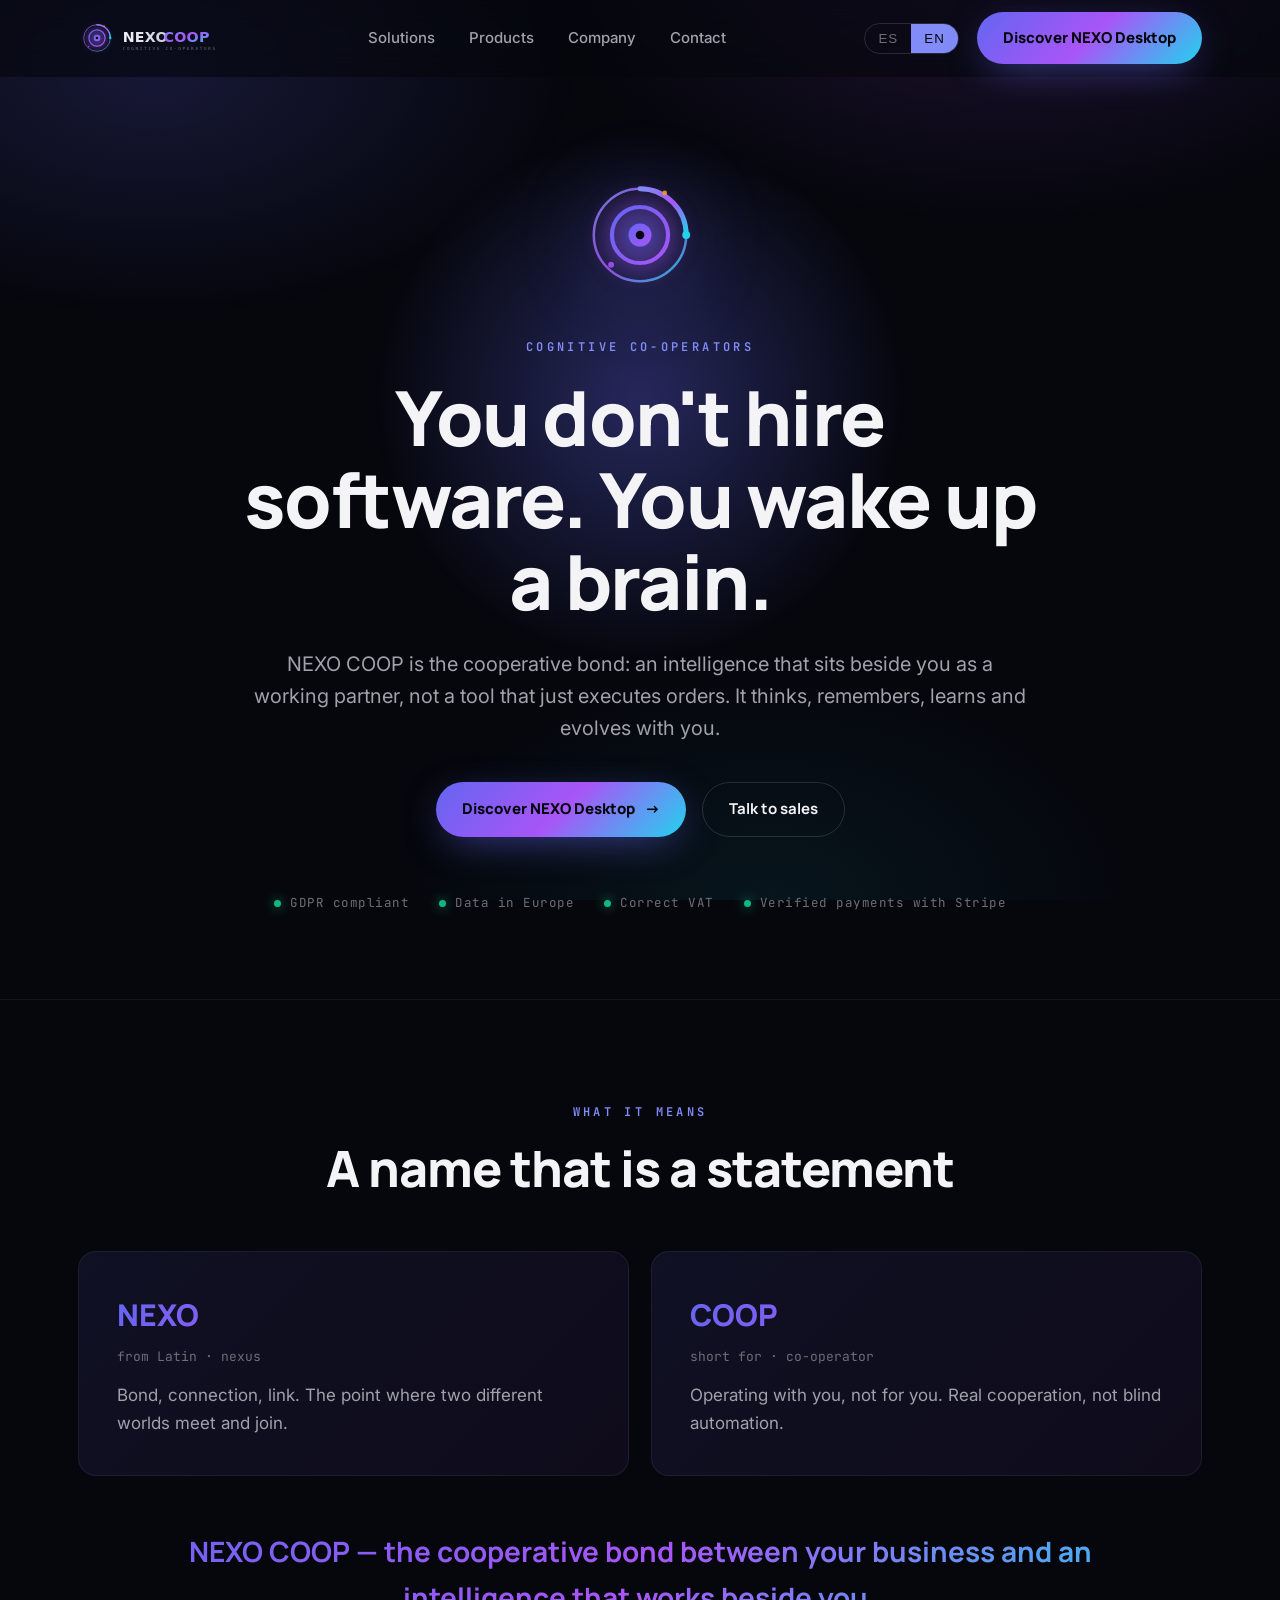
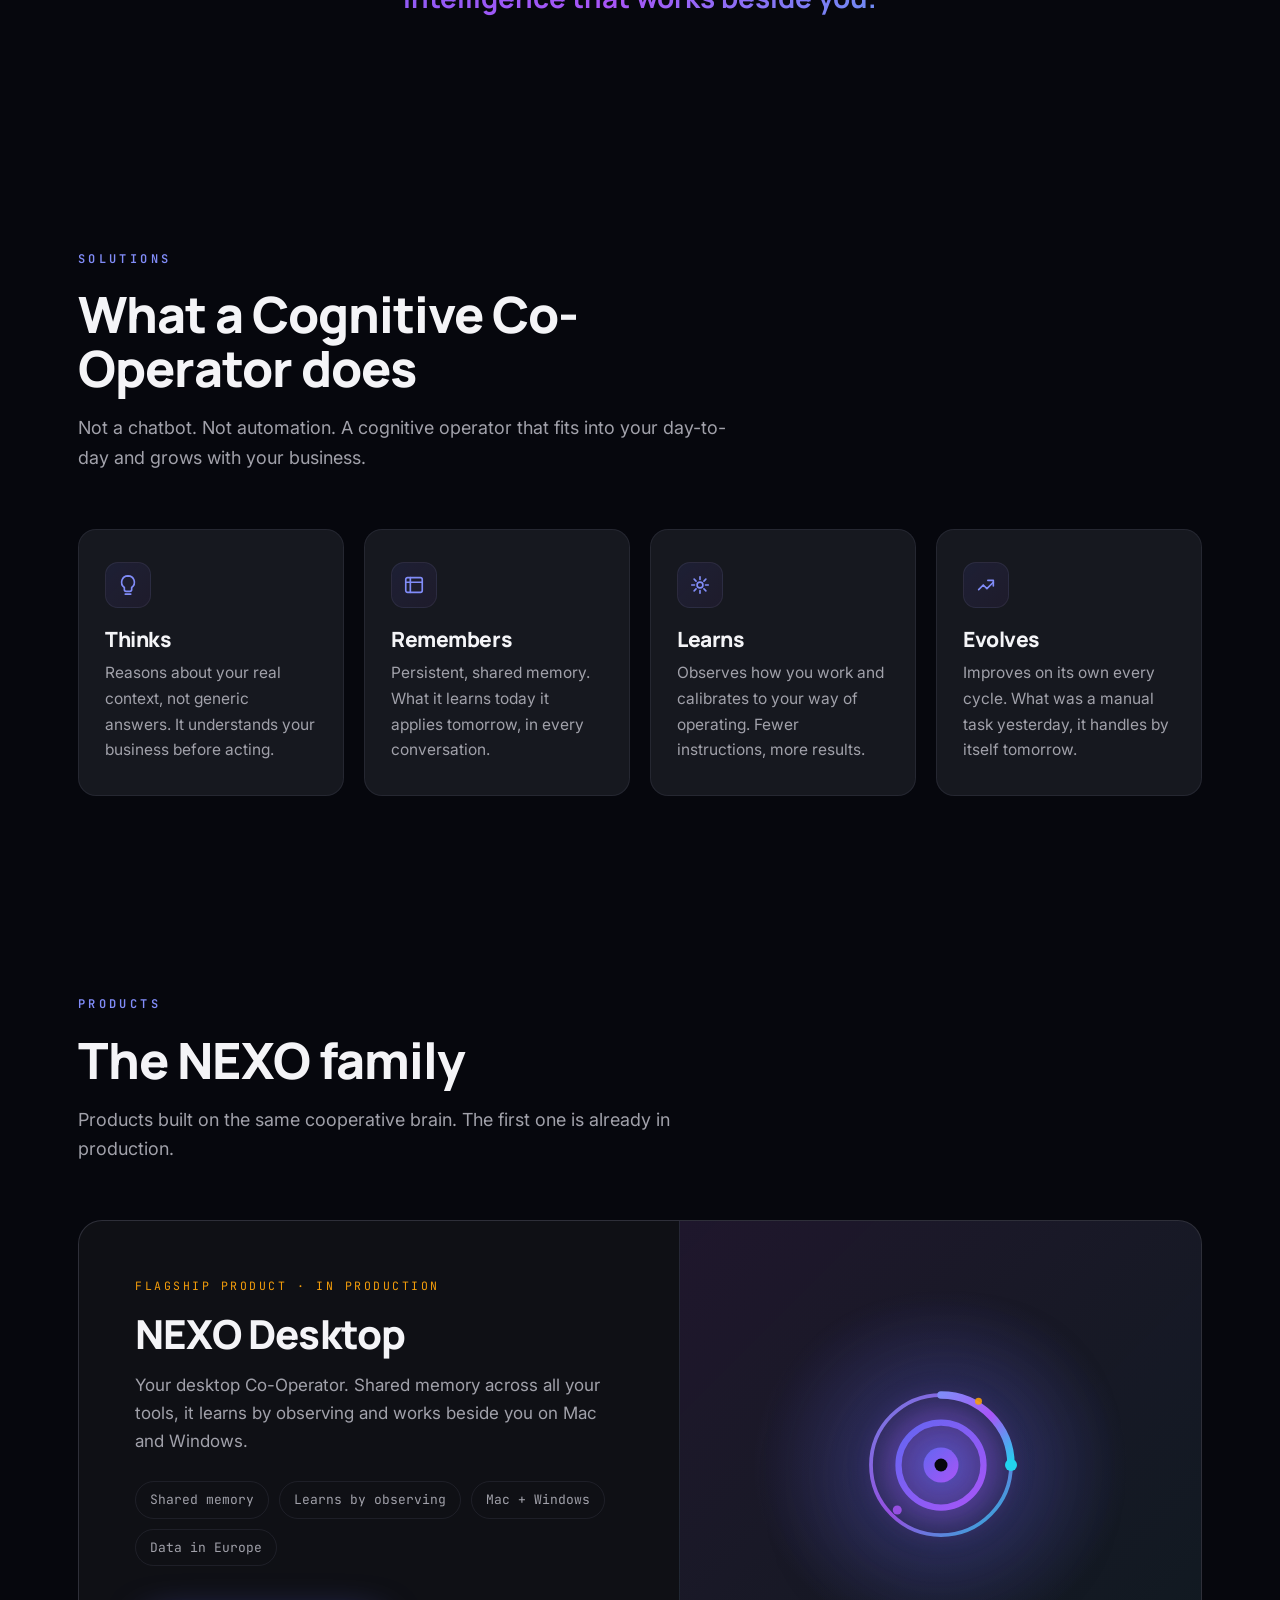
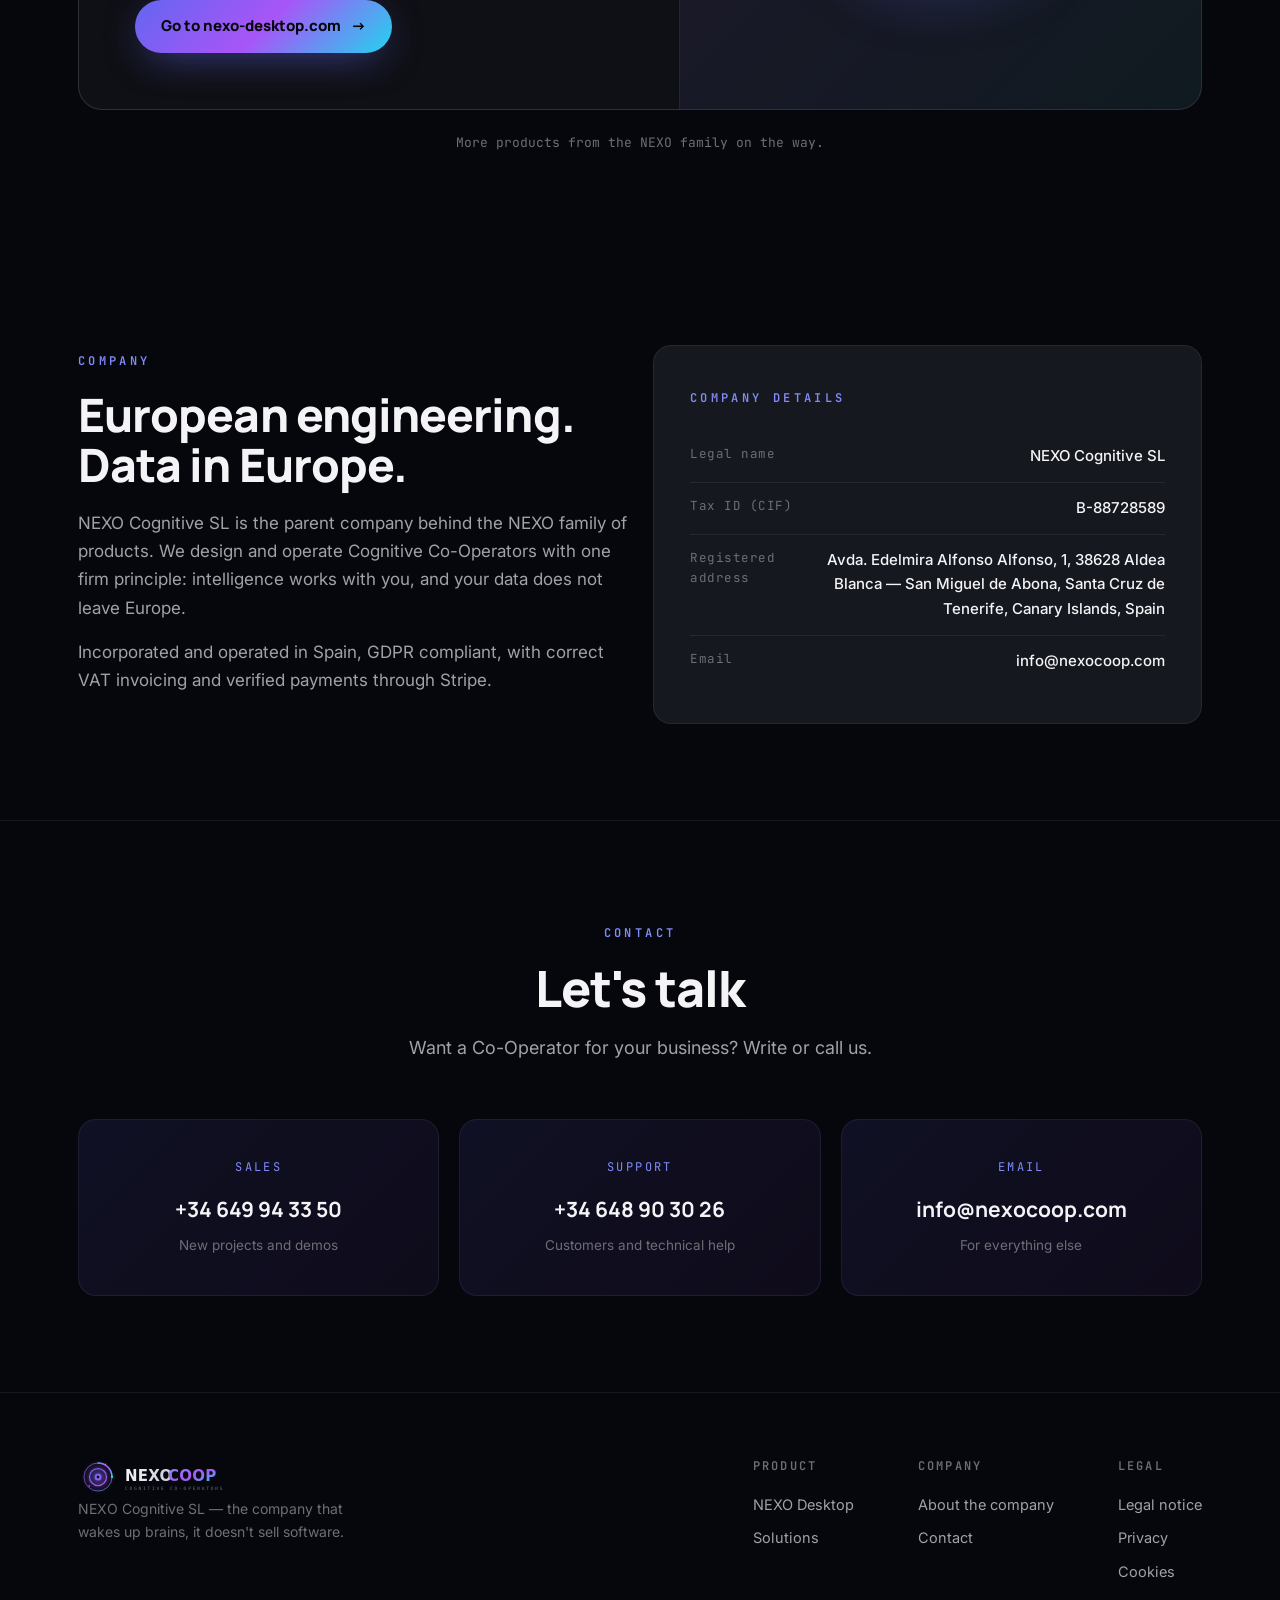
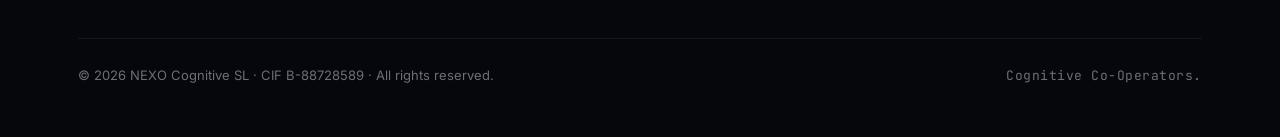
==== index.html @ 4cc8f178 "NEXO COOP — web corporativa bilingüe ES/EN Sitio estático: hero, significado, soluciones, productos " ====
<!DOCTYPE html>
<html lang="es">
<head>
<meta charset="UTF-8">
<meta name="viewport" content="width=device-width, initial-scale=1">
<title data-i18n="doc.title">NEXO COOP — Cognitive Co-Operators | NEXO Cognitive SL</title>
<meta name="description" data-i18n="doc.desc" content="NEXO Cognitive SL — la empresa que crea Cognitive Co-Operators: inteligencia que se sienta a tu lado, piensa, recuerda, aprende y evoluciona contigo.">
<meta name="theme-color" content="#06070D">
<link rel="canonical" href="https://nexocoop.com/">
<link rel="alternate" hreflang="es" href="https://nexocoop.com/?lang=es">
<link rel="alternate" hreflang="en" href="https://nexocoop.com/?lang=en">
<link rel="alternate" hreflang="x-default" href="https://nexocoop.com/">

<!-- Open Graph -->
<meta property="og:type" content="website">
<meta property="og:site_name" content="NEXO COOP">
<meta property="og:title" content="NEXO COOP — Cognitive Co-Operators">
<meta property="og:description" content="No contratas software. Despiertas un cerebro. NEXO Cognitive SL — ingeniería europea, datos en Europa.">
<meta property="og:url" content="https://nexocoop.com/">
<meta property="og:image" content="https://nexocoop.com/assets/logos/logo-hero.png">
<meta name="twitter:card" content="summary_large_image">

<link rel="icon" type="image/svg+xml" href="assets/logos/logo-mark-simple.svg">
<link rel="apple-touch-icon" href="assets/logos/logo-hero.png">
<link rel="manifest" href="site.webmanifest">

<link rel="preconnect" href="https://fonts.googleapis.com">
<link rel="preconnect" href="https://fonts.gstatic.com" crossorigin>
<link href="https://fonts.googleapis.com/css2?family=Manrope:wght@300;600;700;800&family=Inter:wght@400;500;600&family=JetBrains+Mono:wght@400;600&display=swap" rel="stylesheet">
<link rel="stylesheet" href="assets/styles.css">

<script type="application/ld+json">
{
  "@context": "https://schema.org",
  "@type": "Organization",
  "name": "NEXO Cognitive SL",
  "alternateName": "NEXO COOP",
  "url": "https://nexocoop.com",
  "logo": "https://nexocoop.com/assets/logos/logo-hero.png",
  "email": "info@nexocoop.com",
  "slogan": "Cognitive Co-Operators.",
  "taxID": "B-88728589",
  "address": {
    "@type": "PostalAddress",
    "streetAddress": "Avda. Edelmira Alfonso Alfonso, 1",
    "addressLocality": "San Miguel de Abona",
    "postalCode": "38628",
    "addressRegion": "Santa Cruz de Tenerife",
    "addressCountry": "ES"
  },
  "contactPoint": [
    { "@type": "ContactPoint", "telephone": "+34649943350", "contactType": "sales" },
    { "@type": "ContactPoint", "telephone": "+34648903026", "contactType": "customer support" }
  ]
}
</script>
</head>
<body>

<header class="nav" id="nav">
  <div class="wrap nav-inner">
    <a href="#top" class="nav-logo" aria-label="NEXO COOP">
      <img src="assets/logos/logo-completo.svg" alt="NEXO COOP" height="38">
    </a>
    <nav class="nav-links" id="navLinks">
      <a href="#soluciones" data-i18n="nav.solutions">Soluciones</a>
      <a href="#productos" data-i18n="nav.products">Productos</a>
      <a href="#empresa" data-i18n="nav.company">Empresa</a>
      <a href="#contacto" data-i18n="nav.contact">Contacto</a>
    </nav>
    <div class="nav-right">
      <div class="lang-toggle" role="group" aria-label="Idioma / Language">
        <button data-lang="es" aria-pressed="true">ES</button>
        <button data-lang="en" aria-pressed="false">EN</button>
      </div>
      <a href="https://nexo-desktop.com" target="_blank" rel="noopener" class="btn btn-primary" data-i18n="nav.cta">Conoce NEXO Desktop</a>
      <button class="nav-burger" id="burger" aria-label="Menú" aria-expanded="false">
        <svg width="26" height="26" viewBox="0 0 24 24" fill="none" stroke="currentColor" stroke-width="2" stroke-linecap="round"><line x1="3" y1="7" x2="21" y2="7"/><line x1="3" y1="12" x2="21" y2="12"/><line x1="3" y1="17" x2="21" y2="17"/></svg>
      </button>
    </div>
  </div>
</header>

<main id="top">

  <!-- HERO -->
  <section class="hero">
    <div class="hero-halo" aria-hidden="true"></div>
    <div class="wrap">
      <img class="hero-logo" src="assets/logos/logo-mark.svg" alt="" aria-hidden="true">
      <span class="eyebrow" data-i18n="hero.eyebrow">COGNITIVE CO-OPERATORS</span>
      <h1 data-i18n="hero.h1">No contratas software. Despiertas un cerebro.</h1>
      <p class="hero-sub" data-i18n="hero.sub">NEXO COOP es el vínculo cooperativo: una inteligencia que se sienta a tu lado como compañera de trabajo, no como una herramienta que ejecuta órdenes. Piensa, recuerda, aprende y evoluciona contigo.</p>
      <div class="hero-cta">
        <a href="https://nexo-desktop.com" target="_blank" rel="noopener" class="btn btn-primary">
          <span data-i18n="hero.cta1">Conoce NEXO Desktop</span>
          <span class="btn-arrow">→</span>
        </a>
        <a href="#contacto" class="btn" data-i18n="hero.cta2">Hablar con ventas</a>
      </div>
      <div class="trust-strip">
        <span><i class="dot"></i><span data-i18n="trust.rgpd">Cumplimiento RGPD</span></span>
        <span><i class="dot"></i><span data-i18n="trust.europe">Datos en Europa</span></span>
        <span><i class="dot"></i><span data-i18n="trust.vat">IVA correcto</span></span>
        <span><i class="dot"></i><span data-i18n="trust.stripe">Pagos verificados con Stripe</span></span>
      </div>
    </div>
  </section>

  <hr class="divider">

  <!-- MEANING -->
  <section id="significado">
    <div class="wrap">
      <div class="section-head center reveal">
        <span class="eyebrow" data-i18n="meaning.eyebrow">QUÉ SIGNIFICA</span>
        <h2 data-i18n="meaning.h2">Un nombre que es una declaración</h2>
      </div>
      <div class="meaning-grid">
        <div class="meaning-card reveal">
          <div class="term grad-text" data-i18n="meaning.nexo.term">NEXO</div>
          <div class="latin" data-i18n="meaning.nexo.latin">del latín · nexus</div>
          <p data-i18n="meaning.nexo.body">Vínculo, conexión, lazo. El punto donde dos mundos distintos se encuentran y se unen.</p>
        </div>
        <div class="meaning-card reveal">
          <div class="term grad-text" data-i18n="meaning.coop.term">COOP</div>
          <div class="latin" data-i18n="meaning.coop.latin">abrev. · co-operator</div>
          <p data-i18n="meaning.coop.body">Operar contigo, no para ti. Cooperación real, no automatización ciega.</p>
        </div>
        <div class="meaning-join grad-text reveal" data-i18n="meaning.join">NEXO COOP — el vínculo cooperativo entre tu negocio y una inteligencia que trabaja a tu lado.</div>
      </div>
    </div>
  </section>

  <!-- SOLUTIONS -->
  <section id="soluciones">
    <div class="wrap">
      <div class="section-head reveal">
        <span class="eyebrow" data-i18n="sol.eyebrow">SOLUCIONES</span>
        <h2 data-i18n="sol.h2">Qué hace un Cognitive Co-Operator</h2>
        <p data-i18n="sol.p">No es un chatbot. No es automatización. Es un operador cognitivo que se integra en tu día a día y crece con tu negocio.</p>
      </div>
      <div class="pillars">
        <div class="pillar reveal">
          <div class="pillar-ico"><svg width="22" height="22" viewBox="0 0 24 24" fill="none" stroke="currentColor" stroke-width="1.8" stroke-linecap="round" stroke-linejoin="round"><path d="M12 2a7 7 0 0 0-4 12.7V17a2 2 0 0 0 2 2h4a2 2 0 0 0 2-2v-2.3A7 7 0 0 0 12 2Z"/><path d="M9 22h6"/></svg></div>
          <h3 data-i18n="sol.think.h">Piensa</h3>
          <p data-i18n="sol.think.p">Razona sobre tu contexto real, no respuestas genéricas. Entiende tu negocio antes de actuar.</p>
        </div>
        <div class="pillar reveal">
          <div class="pillar-ico"><svg width="22" height="22" viewBox="0 0 24 24" fill="none" stroke="currentColor" stroke-width="1.8" stroke-linecap="round" stroke-linejoin="round"><rect x="3" y="4" width="18" height="16" rx="2"/><path d="M3 9h18M8 4v16"/></svg></div>
          <h3 data-i18n="sol.remember.h">Recuerda</h3>
          <p data-i18n="sol.remember.p">Memoria persistente y compartida. Lo que aprende hoy lo aplica mañana, en cada conversación.</p>
        </div>
        <div class="pillar reveal">
          <div class="pillar-ico"><svg width="22" height="22" viewBox="0 0 24 24" fill="none" stroke="currentColor" stroke-width="1.8" stroke-linecap="round" stroke-linejoin="round"><path d="M12 3v3M12 18v3M3 12h3M18 12h3M5.6 5.6l2.1 2.1M16.3 16.3l2.1 2.1M5.6 18.4l2.1-2.1M16.3 7.7l2.1-2.1"/><circle cx="12" cy="12" r="3.2"/></svg></div>
          <h3 data-i18n="sol.learn.h">Aprende</h3>
          <p data-i18n="sol.learn.p">Observa cómo trabajas y se calibra a tu forma de operar. Menos instrucciones, más resultados.</p>
        </div>
        <div class="pillar reveal">
          <div class="pillar-ico"><svg width="22" height="22" viewBox="0 0 24 24" fill="none" stroke="currentColor" stroke-width="1.8" stroke-linecap="round" stroke-linejoin="round"><path d="M4 17l5-5 4 4 7-7"/><path d="M14 7h6v6"/></svg></div>
          <h3 data-i18n="sol.evolve.h">Evoluciona</h3>
          <p data-i18n="sol.evolve.p">Mejora solo con cada ciclo. Lo que ayer era una tarea manual, mañana lo hace por su cuenta.</p>
        </div>
      </div>
    </div>
  </section>

  <!-- PRODUCTS -->
  <section id="productos">
    <div class="wrap">
      <div class="section-head reveal">
        <span class="eyebrow" data-i18n="prod.eyebrow">PRODUCTOS</span>
        <h2 data-i18n="prod.h2">La familia NEXO</h2>
        <p data-i18n="prod.p">Productos construidos sobre el mismo cerebro cooperativo. El primero ya está en producción.</p>
      </div>
      <div class="product-card reveal">
        <div class="product-body">
          <div class="product-flag" data-i18n="prod.flag">PRODUCTO INSIGNIA · EN PRODUCCIÓN</div>
          <h3 data-i18n="prod.nexod.h">NEXO Desktop</h3>
          <p data-i18n="prod.nexod.p">Tu Co-Operator de escritorio. Memoria compartida entre todas tus herramientas, aprende observando y trabaja a tu lado en Mac y Windows.</p>
          <ul class="product-feats">
            <li data-i18n="prod.feat1">Memoria compartida</li>
            <li data-i18n="prod.feat2">Aprende observando</li>
            <li data-i18n="prod.feat3">Mac + Windows</li>
            <li data-i18n="prod.feat4">Datos en Europa</li>
          </ul>
          <a href="https://nexo-desktop.com" target="_blank" rel="noopener" class="btn btn-primary">
            <span data-i18n="prod.nexod.cta">Ir a nexo-desktop.com</span>
            <span class="btn-arrow">→</span>
          </a>
        </div>
        <div class="product-visual">
          <img src="assets/logos/logo-mark.svg" alt="NEXO Desktop">
        </div>
      </div>
      <p class="product-soon" data-i18n="prod.soon">Más productos de la familia NEXO en camino.</p>
    </div>
  </section>

  <!-- COMPANY -->
  <section id="empresa">
    <div class="wrap">
      <div class="company-grid">
        <div class="company-copy reveal">
          <span class="eyebrow" data-i18n="comp.eyebrow">EMPRESA</span>
          <h2 data-i18n="comp.h2">Ingeniería europea. Datos en Europa.</h2>
          <p data-i18n="comp.p1">NEXO Cognitive SL es la empresa matriz detrás de la familia de productos NEXO. Diseñamos y operamos Cognitive Co-Operators con un principio firme: la inteligencia trabaja contigo, y tus datos no salen de Europa.</p>
          <p data-i18n="comp.p2">Constituida y operada en España, con cumplimiento del RGPD, facturación con IVA correcto y pagos verificados a través de Stripe.</p>
        </div>
        <div class="company-card reveal">
          <span class="eyebrow" data-i18n="comp.card.eyebrow">DATOS DE LA EMPRESA</span>
          <div class="legal-rows">
            <div class="row"><span class="k" data-i18n="comp.k.name">Razón social</span><span class="v">NEXO Cognitive SL</span></div>
            <div class="row"><span class="k" data-i18n="comp.k.cif">CIF</span><span class="v">B-88728589</span></div>
            <div class="row"><span class="k" data-i18n="comp.k.addr">Domicilio</span><span class="v" data-i18n="comp.v.addr">Avda. Edelmira Alfonso Alfonso, 1, 38628 Aldea Blanca — San Miguel de Abona, Santa Cruz de Tenerife, Islas Canarias, España</span></div>
            <div class="row"><span class="k" data-i18n="comp.k.email">Email</span><span class="v"><a href="mailto:info@nexocoop.com">info@nexocoop.com</a></span></div>
          </div>
        </div>
      </div>
    </div>
  </section>

  <hr class="divider">

  <!-- CONTACT -->
  <section id="contacto" class="contact">
    <div class="wrap">
      <div class="section-head center reveal">
        <span class="eyebrow" data-i18n="cont.eyebrow">CONTACTO</span>
        <h2 data-i18n="cont.h2">Hablemos</h2>
        <p data-i18n="cont.p">¿Quieres un Co-Operator para tu negocio? Escríbenos o llámanos.</p>
      </div>
      <div class="contact-cards">
        <a class="contact-card reveal" href="tel:+34649943350">
          <div class="lbl" data-i18n="cont.sales.lbl">VENTAS</div>
          <div class="val">+34 649 94 33 50</div>
          <div class="sub" data-i18n="cont.sales.sub">Nuevos proyectos y demos</div>
        </a>
        <a class="contact-card reveal" href="tel:+34648903026">
          <div class="lbl" data-i18n="cont.support.lbl">SOPORTE</div>
          <div class="val">+34 648 90 30 26</div>
          <div class="sub" data-i18n="cont.support.sub">Clientes y asistencia técnica</div>
        </a>
        <a class="contact-card reveal" href="mailto:info@nexocoop.com">
          <div class="lbl" data-i18n="cont.email.lbl">EMAIL</div>
          <div class="val">info@nexocoop.com</div>
          <div class="sub" data-i18n="cont.email.sub">Para todo lo demás</div>
        </a>
      </div>
    </div>
  </section>

</main>

<footer class="footer">
  <div class="wrap">
    <div class="footer-top">
      <div class="footer-brand">
        <img src="assets/logos/logo-completo.svg" alt="NEXO COOP" height="40">
        <p data-i18n="foot.brandline">NEXO Cognitive SL — la empresa que despierta cerebros, no vende software.</p>
      </div>
      <div class="footer-cols">
        <div class="footer-col">
          <h4 data-i18n="foot.col.product">PRODUCTO</h4>
          <a href="https://nexo-desktop.com" target="_blank" rel="noopener" data-i18n="foot.link.nexod">NEXO Desktop</a>
          <a href="#soluciones" data-i18n="foot.link.solutions">Soluciones</a>
        </div>
        <div class="footer-col">
          <h4 data-i18n="foot.col.company">EMPRESA</h4>
          <a href="#empresa" data-i18n="foot.link.about">Sobre la empresa</a>
          <a href="#contacto" data-i18n="foot.link.contact">Contacto</a>
        </div>
        <div class="footer-col">
          <h4 data-i18n="foot.col.legal">LEGAL</h4>
          <a href="legal/aviso-legal.html" data-i18n="foot.link.legal">Aviso legal</a>
          <a href="legal/privacidad.html" data-i18n="foot.link.privacy">Privacidad</a>
          <a href="legal/cookies.html" data-i18n="foot.link.cookies">Cookies</a>
        </div>
      </div>
    </div>
    <div class="footer-legal">
      <span>© 2026 NEXO Cognitive SL · CIF B-88728589 · <span data-i18n="foot.rights">Todos los derechos reservados.</span></span>
      <span class="links" style="font-family:'JetBrains Mono',monospace;letter-spacing:.04em;" data-i18n="foot.tag">Cognitive Co-Operators.</span>
    </div>
  </div>
</footer>

<script src="assets/i18n.js"></script>
<script>
  // Nav scroll state
  var nav = document.getElementById('nav');
  addEventListener('scroll', function () {
    nav.classList.toggle('scrolled', scrollY > 12);
  }, { passive: true });

  // Mobile menu
  var burger = document.getElementById('burger');
  var links = document.getElementById('navLinks');
  burger.addEventListener('click', function () {
    var open = links.classList.toggle('open');
    burger.setAttribute('aria-expanded', open ? 'true' : 'false');
  });
  links.addEventListener('click', function (e) {
    if (e.target.tagName === 'A') {
      links.classList.remove('open');
      burger.setAttribute('aria-expanded', 'false');
    }
  });

  // Reveal on scroll
  var io = new IntersectionObserver(function (entries) {
    entries.forEach(function (en) {
      if (en.isIntersecting) { en.target.classList.add('in'); io.unobserve(en.target); }
    });
  }, { threshold: 0.14 });
  document.querySelectorAll('.reveal').forEach(function (el) { io.observe(el); });
</script>
</body>
</html>
---- assets/styles.css ----
/* ============================================================
   NEXO COOP — Corporate site
   Sistema visual basado en BRAND-SHEET de Nora (NEXO Cognitive SL)
   ============================================================ */

:root {
  /* Surfaces */
  --abyss:    #06070D;
  --surface:  #0F1015;
  --elevated: #16181F;
  --border:   #1F2230;

  /* Ink */
  --ink:       #F4F4F7;
  --ink-soft:  #A1A1AA;
  --ink-muted: #6E6E76;

  /* Brand */
  --indigo:      #6366F1;
  --indigo-glow: #818CF8;
  --violet:      #A855F7;
  --cyan:        #22D3EE;
  --amber:       #F59E0B;
  --emerald:     #10B981;
  --rose:        #F43F5E;

  /* Gradients */
  --grad-main:  linear-gradient(135deg, #6366F1 0%, #A855F7 50%, #22D3EE 100%);
  --grad-warm:  linear-gradient(135deg, #6366F1 0%, #A855F7 60%, #F59E0B 100%);
  --grad-soft:  linear-gradient(135deg, rgba(99,102,241,.10), rgba(168,85,247,.06));
  --halo:       radial-gradient(closest-side, rgba(99,102,241,.35), transparent 70%);

  --line:        rgba(168,168,200,.10);
  --line-strong: rgba(168,168,200,.20);

  --maxw: 1180px;
  --radius: 18px;
  --ease: cubic-bezier(.22,.61,.36,1);
}

* { box-sizing: border-box; margin: 0; padding: 0; }

html { scroll-behavior: smooth; -webkit-text-size-adjust: 100%; }
@media (prefers-reduced-motion: reduce) {
  html { scroll-behavior: auto; }
  * { animation: none !important; transition: none !important; }
}

body {
  background: var(--abyss);
  color: var(--ink);
  font-family: 'Inter', system-ui, -apple-system, sans-serif;
  font-size: 17px;
  line-height: 1.65;
  -webkit-font-smoothing: antialiased;
  -moz-osx-font-smoothing: grayscale;
  overflow-x: hidden;
}

/* Ambient background glow */
body::before {
  content: "";
  position: fixed;
  inset: 0;
  z-index: -1;
  background:
    radial-gradient(60vw 50vh at 78% -5%, rgba(168,85,247,.16), transparent 60%),
    radial-gradient(55vw 45vh at 12% 8%, rgba(99,102,241,.18), transparent 60%),
    radial-gradient(50vw 45vh at 60% 100%, rgba(34,211,238,.07), transparent 60%);
  pointer-events: none;
}

a { color: inherit; text-decoration: none; }
img, svg { display: block; max-width: 100%; }
ul { list-style: none; }

h1, h2, h3 {
  font-family: 'Manrope', system-ui, sans-serif;
  font-weight: 800;
  letter-spacing: -.02em;
  line-height: 1.08;
}

.wrap { width: 100%; max-width: var(--maxw); margin: 0 auto; padding: 0 28px; }

.eyebrow {
  font-family: 'JetBrains Mono', monospace;
  font-size: 12px;
  font-weight: 600;
  letter-spacing: .28em;
  text-transform: uppercase;
  color: var(--indigo-glow);
  display: inline-block;
  margin-bottom: 18px;
}

.grad-text {
  background: var(--grad-main);
  -webkit-background-clip: text;
  background-clip: text;
  -webkit-text-fill-color: transparent;
  color: transparent;
}

/* ---------------- Buttons ---------------- */
.btn {
  display: inline-flex;
  align-items: center;
  gap: 10px;
  padding: 14px 26px;
  border-radius: 999px;
  font-family: 'Manrope', sans-serif;
  font-weight: 700;
  font-size: 15px;
  border: 1px solid var(--line-strong);
  color: var(--ink);
  transition: transform .25s var(--ease), border-color .25s var(--ease), background .25s var(--ease);
  white-space: nowrap;
}
.btn:hover { transform: translateY(-2px); border-color: var(--indigo); }
.btn-primary {
  background: var(--grad-main);
  border: none;
  color: #06070D;
  font-weight: 800;
  box-shadow: 0 10px 40px -12px rgba(99,102,241,.7);
}
.btn-primary:hover { box-shadow: 0 16px 50px -10px rgba(168,85,247,.75); }
.btn-arrow { transition: transform .25s var(--ease); }
.btn:hover .btn-arrow { transform: translateX(4px); }

/* ---------------- Nav ---------------- */
.nav {
  position: sticky;
  top: 0;
  z-index: 50;
  backdrop-filter: blur(14px);
  -webkit-backdrop-filter: blur(14px);
  background: rgba(6,7,13,.62);
  border-bottom: 1px solid transparent;
  transition: border-color .3s, background .3s;
}
.nav.scrolled {
  border-bottom: 1px solid var(--line);
  background: rgba(6,7,13,.86);
}
.nav-inner {
  display: flex;
  align-items: center;
  justify-content: space-between;
  height: 76px;
}
.nav-logo svg { height: 38px; width: auto; }
.nav-links {
  display: flex;
  align-items: center;
  gap: 34px;
  font-size: 15px;
  font-weight: 500;
  color: var(--ink-soft);
}
.nav-links a { transition: color .2s; }
.nav-links a:hover { color: var(--ink); }
.nav-right { display: flex; align-items: center; gap: 18px; }

.lang-toggle {
  display: flex;
  border: 1px solid var(--line-strong);
  border-radius: 999px;
  overflow: hidden;
  font-family: 'JetBrains Mono', monospace;
  font-size: 12px;
  font-weight: 600;
}
.lang-toggle button {
  background: transparent;
  color: var(--ink-muted);
  border: none;
  padding: 7px 13px;
  cursor: pointer;
  letter-spacing: .08em;
  transition: color .2s, background .2s;
}
.lang-toggle button.active { color: #06070D; background: var(--indigo-glow); }
.lang-toggle button:not(.active):hover { color: var(--ink); }

.nav-burger {
  display: none;
  background: none;
  border: none;
  color: var(--ink);
  cursor: pointer;
  padding: 6px;
}

/* ---------------- Hero ---------------- */
.hero { position: relative; padding: 92px 0 86px; text-align: center; }
.hero-halo {
  position: absolute;
  top: -60px; left: 50%;
  width: 760px; height: 760px;
  max-width: 130vw;
  transform: translateX(-50%);
  background: var(--halo);
  pointer-events: none;
  z-index: -1;
}
.hero-logo { width: 132px; height: 132px; margin: 0 auto 30px; filter: drop-shadow(0 8px 40px rgba(99,102,241,.45)); }
.hero h1 { font-size: clamp(38px, 6.4vw, 76px); max-width: 16ch; margin: 0 auto 26px; }
.hero-sub {
  font-size: clamp(17px, 2vw, 20px);
  color: var(--ink-soft);
  max-width: 60ch;
  margin: 0 auto 38px;
  line-height: 1.6;
}
.hero-cta { display: flex; gap: 16px; justify-content: center; flex-wrap: wrap; }

.trust-strip {
  display: flex;
  flex-wrap: wrap;
  gap: 12px 30px;
  justify-content: center;
  margin-top: 56px;
  font-family: 'JetBrains Mono', monospace;
  font-size: 12.5px;
  letter-spacing: .04em;
  color: var(--ink-muted);
}
.trust-strip span { display: inline-flex; align-items: center; gap: 9px; }
.trust-strip .dot { width: 7px; height: 7px; border-radius: 50%; background: var(--emerald); box-shadow: 0 0 12px rgba(16,185,129,.8); }

/* ---------------- Sections ---------------- */
section { padding: 96px 0; position: relative; }
.section-head { max-width: 60ch; margin-bottom: 56px; }
.section-head.center { margin-left: auto; margin-right: auto; text-align: center; }
.section-head h2 { font-size: clamp(30px, 4.4vw, 50px); margin-bottom: 18px; }
.section-head p { color: var(--ink-soft); font-size: 18px; }

.divider { height: 1px; background: var(--line); border: none; }

/* Meaning split */
.meaning-grid { display: grid; grid-template-columns: 1fr 1fr; gap: 22px; }
.meaning-card {
  background: var(--grad-soft);
  border: 1px solid var(--line);
  border-radius: var(--radius);
  padding: 38px;
}
.meaning-card .term {
  font-family: 'Manrope', sans-serif;
  font-weight: 800;
  font-size: 30px;
  margin-bottom: 6px;
}
.meaning-card .latin { font-family: 'JetBrains Mono', monospace; font-size: 13px; color: var(--ink-muted); margin-bottom: 14px; }
.meaning-card p { color: var(--ink-soft); }
.meaning-join {
  grid-column: 1 / -1;
  text-align: center;
  padding: 30px;
  font-family: 'Manrope', sans-serif;
  font-weight: 700;
  font-size: clamp(20px, 3vw, 28px);
}

/* Pillars */
.pillars { display: grid; grid-template-columns: repeat(4, 1fr); gap: 20px; }
.pillar {
  background: var(--elevated);
  border: 1px solid var(--line);
  border-radius: var(--radius);
  padding: 32px 26px;
  transition: transform .3s var(--ease), border-color .3s var(--ease);
}
.pillar:hover { transform: translateY(-5px); border-color: var(--line-strong); }
.pillar-ico {
  width: 46px; height: 46px;
  border-radius: 13px;
  background: var(--grad-soft);
  border: 1px solid var(--line);
  display: grid; place-items: center;
  margin-bottom: 20px;
  color: var(--indigo-glow);
}
.pillar h3 { font-size: 21px; margin-bottom: 10px; }
.pillar p { color: var(--ink-soft); font-size: 15.5px; }

/* Products */
.product-card {
  display: grid;
  grid-template-columns: 1.15fr 1fr;
  gap: 0;
  background: var(--surface);
  border: 1px solid var(--line-strong);
  border-radius: 24px;
  overflow: hidden;
}
.product-body { padding: 56px; }
.product-flag {
  font-family: 'JetBrains Mono', monospace;
  font-size: 11.5px;
  letter-spacing: .22em;
  text-transform: uppercase;
  color: var(--amber);
  margin-bottom: 16px;
}
.product-body h3 { font-size: clamp(28px, 3.6vw, 40px); margin-bottom: 16px; }
.product-body > p { color: var(--ink-soft); margin-bottom: 26px; max-width: 46ch; }
.product-feats { display: flex; flex-wrap: wrap; gap: 10px; margin-bottom: 34px; }
.product-feats li {
  font-size: 13px;
  font-family: 'JetBrains Mono', monospace;
  color: var(--ink-soft);
  border: 1px solid var(--line);
  border-radius: 999px;
  padding: 7px 14px;
}
.product-visual {
  background:
    radial-gradient(closest-side, rgba(99,102,241,.32), transparent 72%),
    linear-gradient(135deg, rgba(168,85,247,.10), rgba(34,211,238,.05));
  display: grid; place-items: center;
  padding: 40px;
  border-left: 1px solid var(--line);
}
.product-visual img { width: 200px; filter: drop-shadow(0 10px 50px rgba(99,102,241,.5)); }
.product-soon {
  margin-top: 22px;
  text-align: center;
  font-family: 'JetBrains Mono', monospace;
  font-size: 13px;
  color: var(--ink-muted);
}

/* Company */
.company-grid { display: grid; grid-template-columns: 1fr 1fr; gap: 26px; align-items: start; }
.company-copy h2 { font-size: clamp(28px, 4vw, 46px); margin-bottom: 20px; }
.company-copy p { color: var(--ink-soft); margin-bottom: 16px; }
.company-card {
  background: var(--elevated);
  border: 1px solid var(--line);
  border-radius: var(--radius);
  padding: 36px;
}
.company-card .eyebrow { margin-bottom: 22px; }
.legal-rows { display: grid; gap: 0; }
.legal-rows .row {
  display: flex; justify-content: space-between; gap: 18px;
  padding: 13px 0;
  border-bottom: 1px solid var(--line);
  font-size: 15px;
}
.legal-rows .row:last-child { border-bottom: none; }
.legal-rows .k { color: var(--ink-muted); font-family: 'JetBrains Mono', monospace; font-size: 12.5px; letter-spacing: .04em; }
.legal-rows .v { color: var(--ink); text-align: right; font-weight: 500; }

/* Contact */
.contact { text-align: center; }
.contact-cards { display: grid; grid-template-columns: repeat(3, 1fr); gap: 20px; margin-top: 50px; }
.contact-card {
  background: var(--grad-soft);
  border: 1px solid var(--line);
  border-radius: var(--radius);
  padding: 38px 28px;
  transition: border-color .3s, transform .3s;
}
.contact-card:hover { border-color: var(--indigo); transform: translateY(-4px); }
.contact-card .lbl { font-family: 'JetBrains Mono', monospace; font-size: 12px; letter-spacing: .2em; text-transform: uppercase; color: var(--indigo-glow); margin-bottom: 14px; }
.contact-card .val { font-family: 'Manrope', sans-serif; font-weight: 700; font-size: 21px; }
.contact-card .sub { color: var(--ink-muted); font-size: 13.5px; margin-top: 8px; }

/* ---------------- Footer ---------------- */
.footer { border-top: 1px solid var(--line); padding: 64px 0 50px; }
.footer-top { display: flex; justify-content: space-between; gap: 40px; flex-wrap: wrap; margin-bottom: 44px; }
.footer-brand svg { height: 40px; margin-bottom: 16px; }
.footer-brand p { color: var(--ink-muted); font-size: 14px; max-width: 34ch; }
.footer-cols { display: flex; gap: 64px; flex-wrap: wrap; }
.footer-col h4 { font-family: 'JetBrains Mono', monospace; font-size: 12px; letter-spacing: .18em; text-transform: uppercase; color: var(--ink-muted); margin-bottom: 16px; font-weight: 600; }
.footer-col a, .footer-col span { display: block; color: var(--ink-soft); font-size: 14.5px; margin-bottom: 10px; transition: color .2s; }
.footer-col a:hover { color: var(--ink); }
.footer-legal {
  border-top: 1px solid var(--line);
  padding-top: 26px;
  display: flex; justify-content: space-between; gap: 16px; flex-wrap: wrap;
  font-size: 13px; color: var(--ink-muted);
}
.footer-legal .links { display: flex; gap: 22px; flex-wrap: wrap; }
.footer-legal a:hover { color: var(--ink); }

/* ---------------- Legal pages ---------------- */
.legal-page { max-width: 820px; margin: 0 auto; padding: 70px 28px 100px; }
.legal-page h1 { font-size: clamp(30px, 5vw, 46px); margin-bottom: 10px; }
.legal-page .updated { font-family: 'JetBrains Mono', monospace; font-size: 13px; color: var(--ink-muted); margin-bottom: 44px; }
.legal-page h2 { font-size: 23px; margin: 40px 0 14px; }
.legal-page p, .legal-page li { color: var(--ink-soft); margin-bottom: 14px; }
.legal-page ul { padding-left: 22px; list-style: disc; }
.legal-page a { color: var(--indigo-glow); }
.legal-page a:hover { text-decoration: underline; }
.back-link { display: inline-flex; gap: 8px; align-items: center; color: var(--ink-soft); margin-bottom: 30px; font-size: 14px; }
.back-link:hover { color: var(--ink); }

/* ---------------- Reveal animation ---------------- */
.reveal { opacity: 0; transform: translateY(26px); transition: opacity .7s var(--ease), transform .7s var(--ease); }
.reveal.in { opacity: 1; transform: none; }

/* ---------------- Responsive ---------------- */
@media (max-width: 940px) {
  .pillars { grid-template-columns: repeat(2, 1fr); }
  .product-card { grid-template-columns: 1fr; }
  .product-visual { border-left: none; border-top: 1px solid var(--line); order: -1; }
  .company-grid { grid-template-columns: 1fr; }
  .contact-cards { grid-template-columns: 1fr; }
}
@media (max-width: 720px) {
  body { font-size: 16px; }
  .nav-links { display: none; }
  .nav-links.open {
    display: flex;
    position: absolute;
    top: 76px; left: 0; right: 0;
    flex-direction: column;
    gap: 0;
    background: rgba(6,7,13,.97);
    border-bottom: 1px solid var(--line);
    padding: 8px 0;
  }
  .nav-links.open a { padding: 16px 28px; width: 100%; }
  .nav-burger { display: block; }
  section { padding: 72px 0; }
  .meaning-grid { grid-template-columns: 1fr; }
  .pillars { grid-template-columns: 1fr; }
  .product-body { padding: 38px 28px; }
  .footer-top { flex-direction: column; gap: 36px; }
}
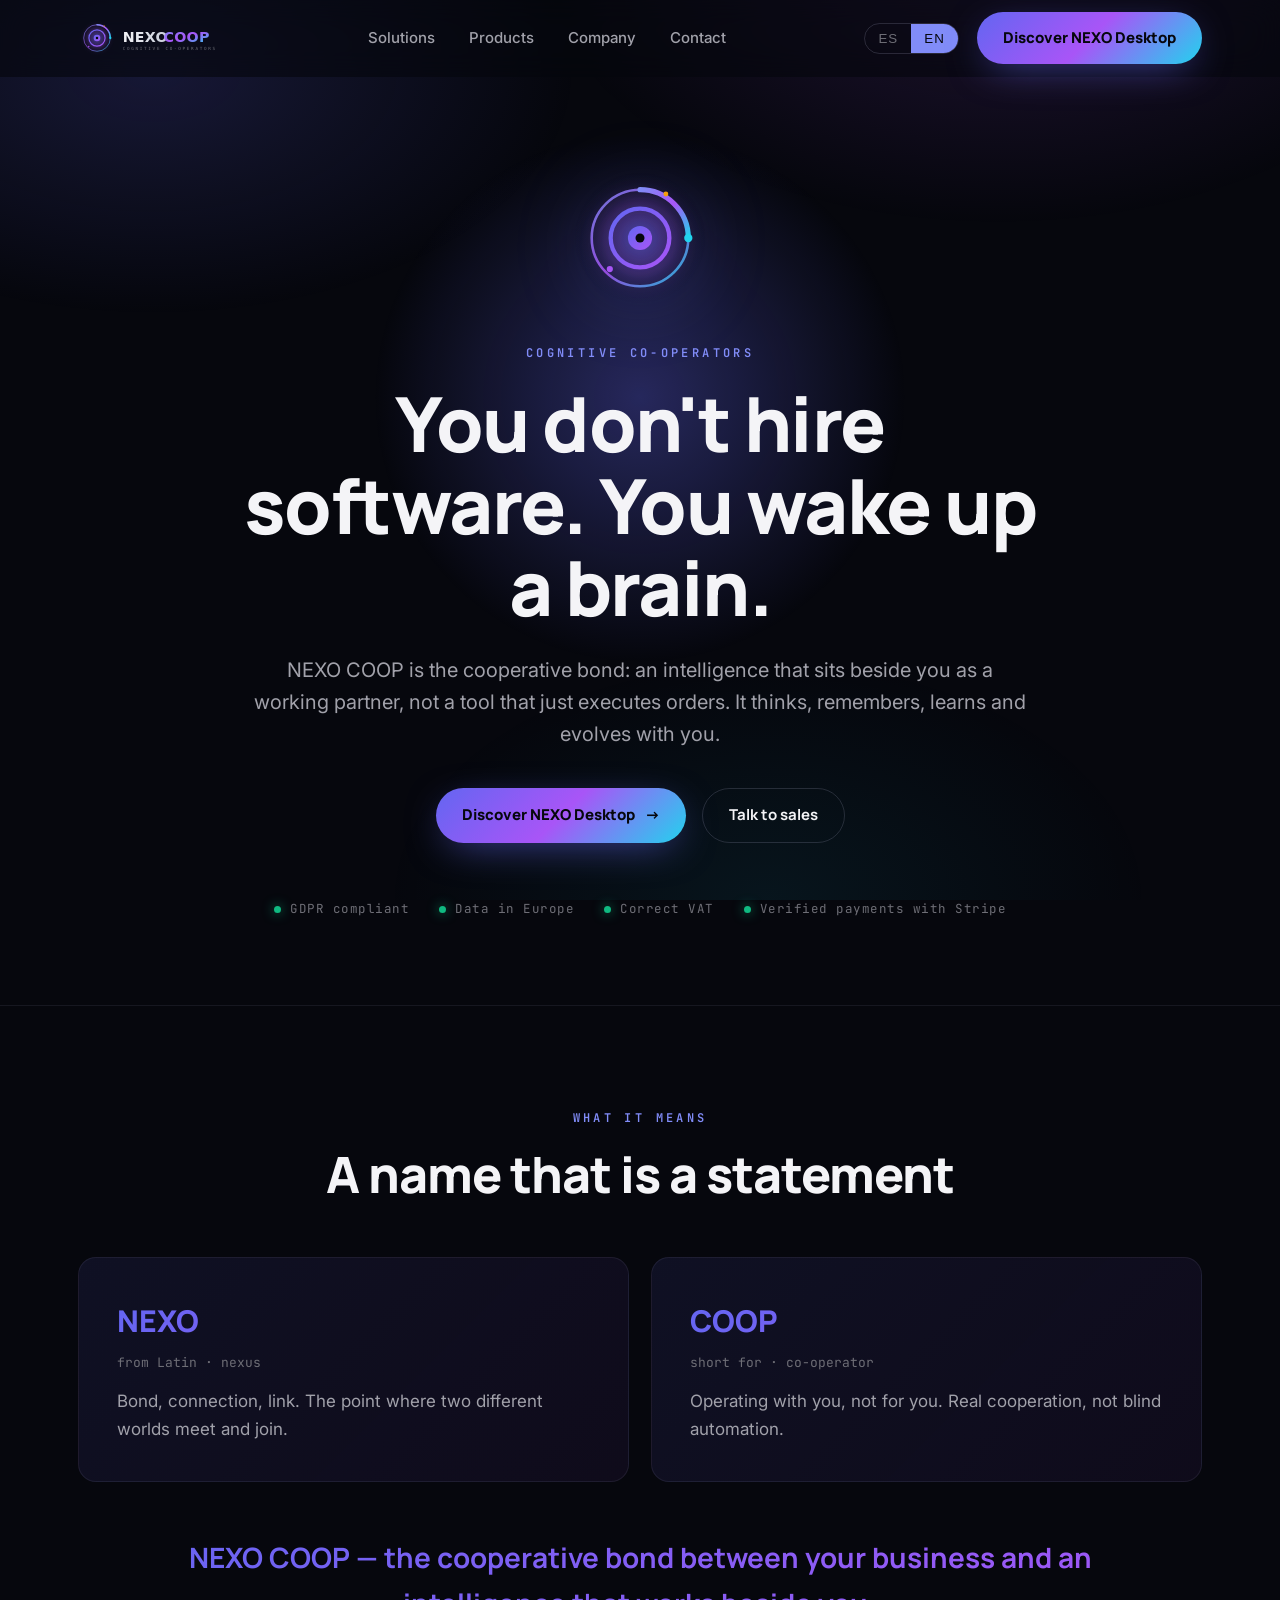
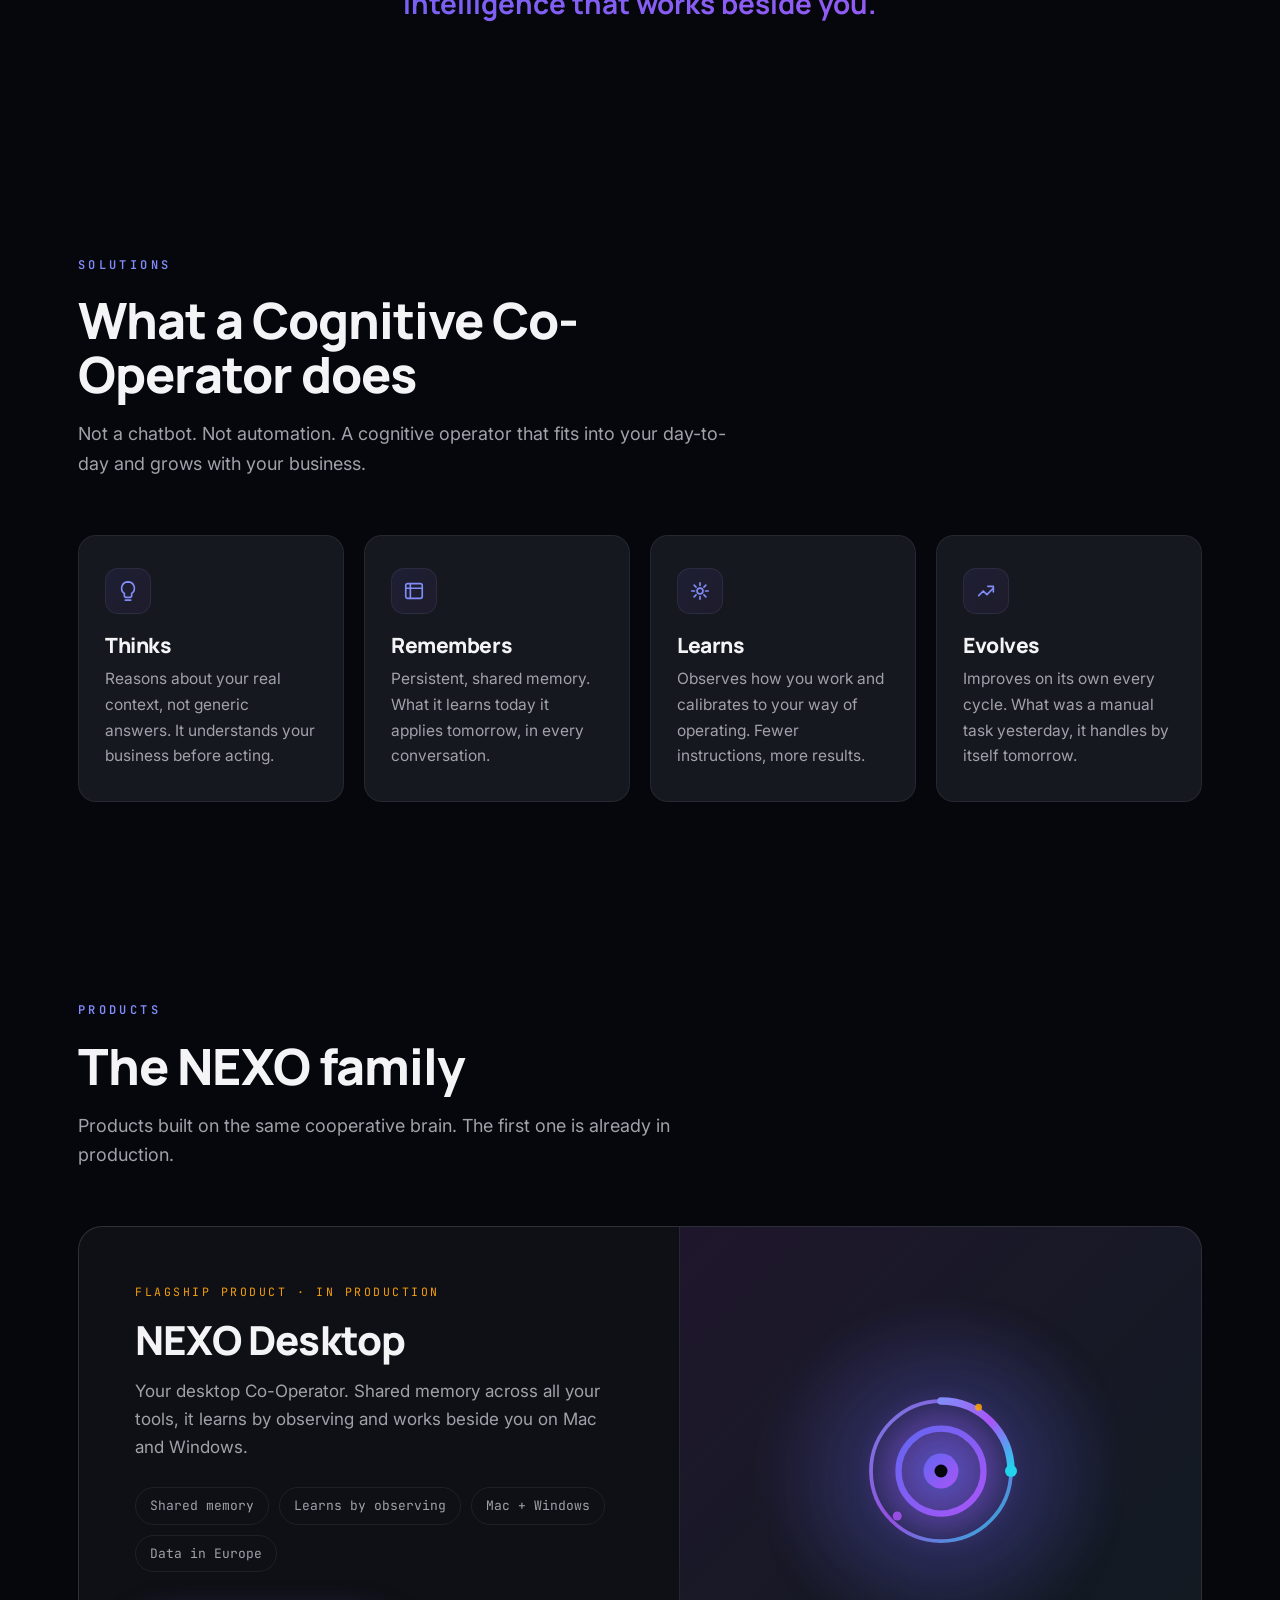
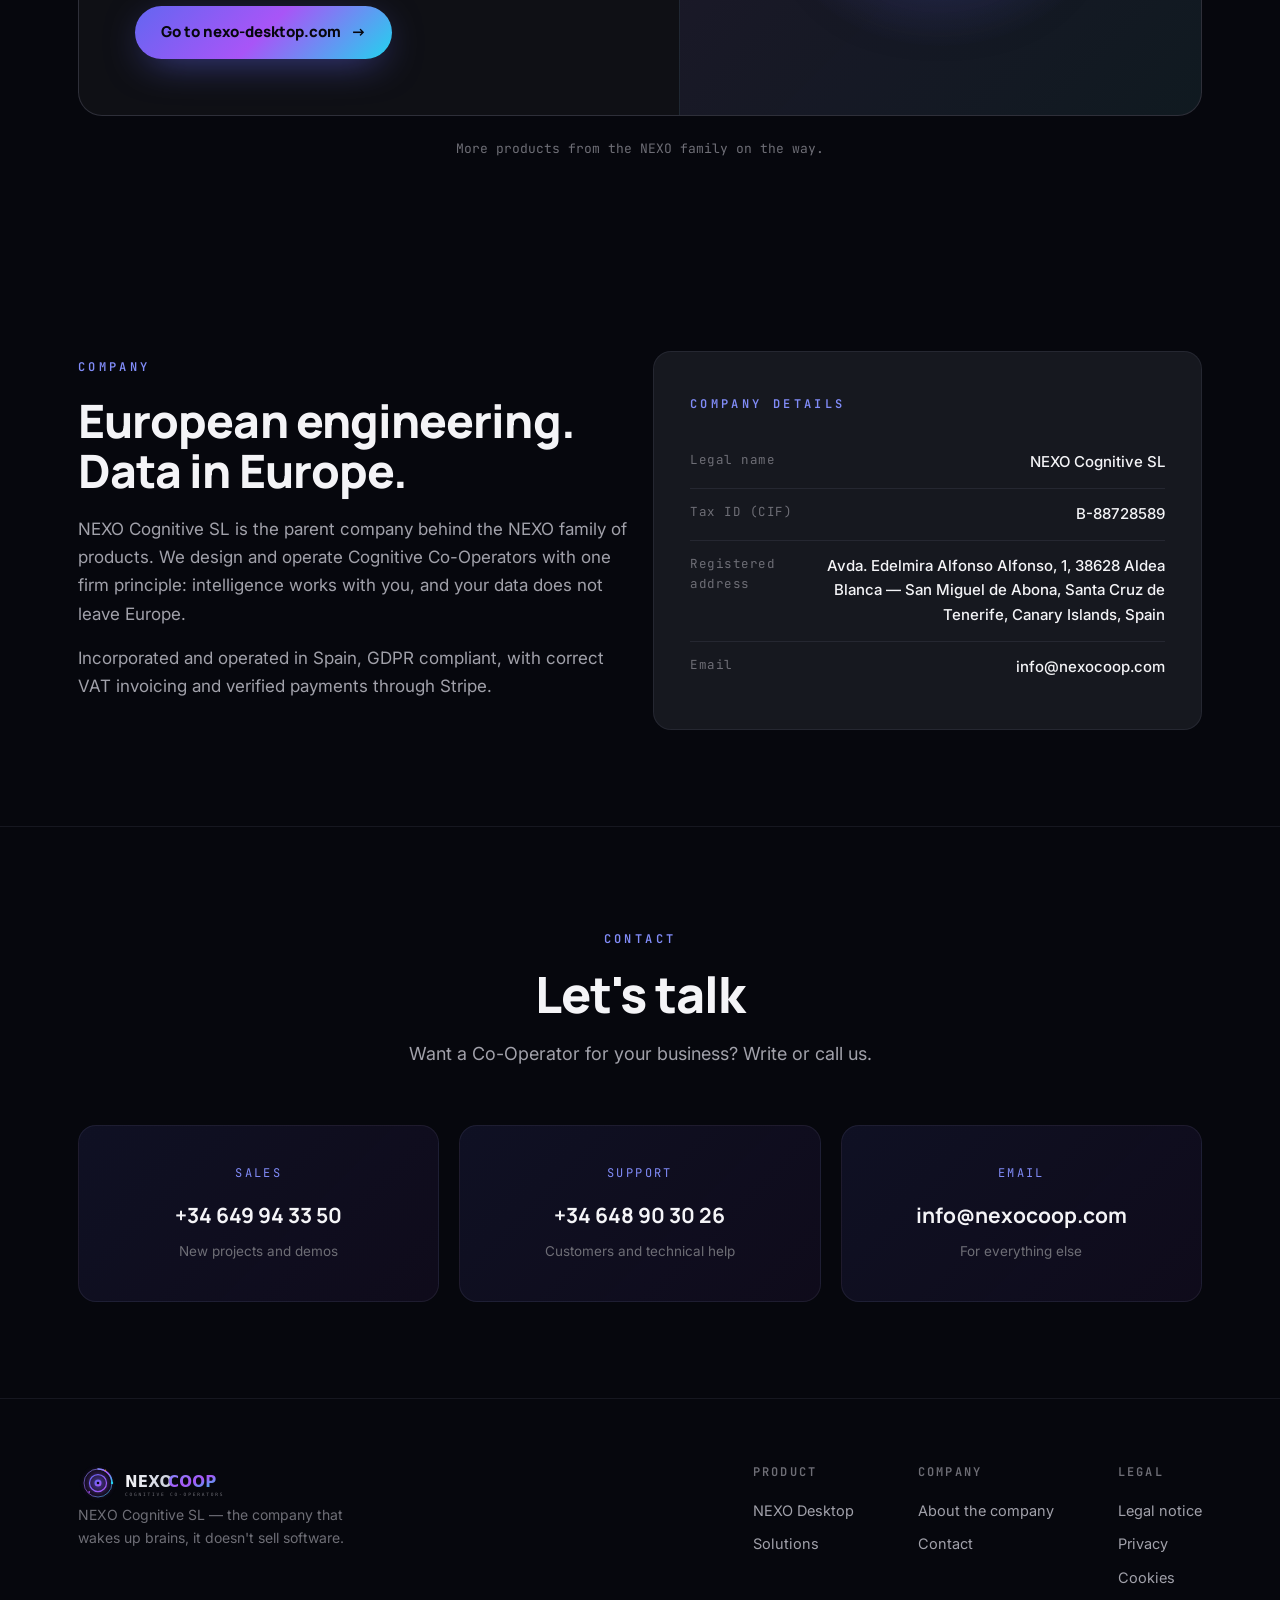
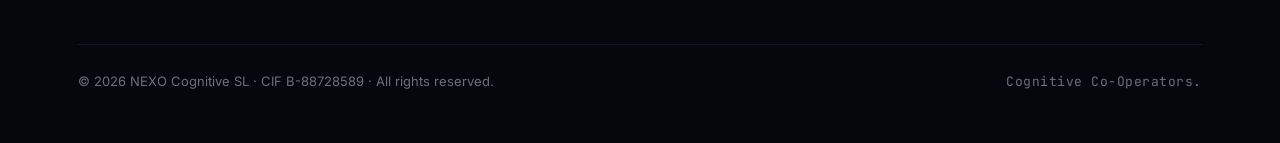
==== commit 991b1c24: "Animaciones: logo vivo (SVG inline) + efectos de página Logo del hero como SVG inline animado: anill" ====
--- a/index.html
+++ b/index.html
@@ -87,7 +87,26 @@
   <section class="hero">
     <div class="hero-halo" aria-hidden="true"></div>
     <div class="wrap">
-      <img class="hero-logo" src="assets/logos/logo-mark.svg" alt="" aria-hidden="true">
+      <svg class="hero-logo-svg" viewBox="0 0 80 80" role="img" aria-label="NEXO COOP" aria-hidden="true">
+        <defs>
+          <linearGradient id="hGrad" x1="0%" y1="0%" x2="100%" y2="100%"><stop offset="0%" stop-color="#818CF8"/><stop offset="50%" stop-color="#A855F7"/><stop offset="100%" stop-color="#22D3EE"/></linearGradient>
+          <linearGradient id="hGradInner" x1="0%" y1="0%" x2="100%" y2="100%"><stop offset="0%" stop-color="#6366F1"/><stop offset="100%" stop-color="#A855F7"/></linearGradient>
+          <radialGradient id="hGlow" cx="50%" cy="50%" r="50%"><stop offset="0%" stop-color="#6366F1" stop-opacity="0.55"/><stop offset="55%" stop-color="#A855F7" stop-opacity="0.18"/><stop offset="100%" stop-color="#06070D" stop-opacity="0"/></radialGradient>
+        </defs>
+        <circle class="lg-halo" cx="40" cy="40" r="38" fill="url(#hGlow)"/>
+        <circle class="lg-ring-outer" cx="40" cy="40" r="28" fill="none" stroke="url(#hGrad)" stroke-width="1.5" opacity="0.85"/>
+        <path class="lg-arc" d="M 40 12 A 28 28 0 0 1 68 40" fill="none" stroke="url(#hGrad)" stroke-width="3" stroke-linecap="round"/>
+        <circle class="lg-ring-inner" cx="40" cy="40" r="17" fill="none" stroke="url(#hGradInner)" stroke-width="2.5"/>
+        <g class="lg-core">
+          <circle cx="40" cy="40" r="7" fill="url(#hGradInner)"/>
+          <circle cx="40" cy="40" r="2.6" fill="#06070D"/>
+        </g>
+        <g class="lg-sats">
+          <circle class="lg-sat" cx="68" cy="40" r="2.4" fill="#22D3EE"/>
+          <circle class="lg-sat" cx="22.5" cy="58" r="1.8" fill="#A855F7"/>
+          <circle class="lg-sat" cx="55" cy="14.5" r="1.4" fill="#F59E0B"/>
+        </g>
+      </svg>
       <span class="eyebrow" data-i18n="hero.eyebrow">COGNITIVE CO-OPERATORS</span>
       <h1 data-i18n="hero.h1">No contratas software. Despiertas un cerebro.</h1>
       <p class="hero-sub" data-i18n="hero.sub">NEXO COOP es el vínculo cooperativo: una inteligencia que se sienta a tu lado como compañera de trabajo, no como una herramienta que ejecuta órdenes. Piensa, recuerda, aprende y evoluciona contigo.</p>
--- a/assets/styles.css
+++ b/assets/styles.css
@@ -205,7 +205,14 @@
   pointer-events: none;
   z-index: -1;
 }
-.hero-logo { width: 132px; height: 132px; margin: 0 auto 30px; filter: drop-shadow(0 8px 40px rgba(99,102,241,.45)); }
+.hero-logo-svg {
+  width: 138px; height: 138px;
+  display: block;
+  margin: 0 auto 30px;
+  overflow: visible;
+  filter: drop-shadow(0 8px 40px rgba(99,102,241,.45));
+  animation: lgFloat 6.5s var(--ease) infinite;
+}
 .hero h1 { font-size: clamp(38px, 6.4vw, 76px); max-width: 16ch; margin: 0 auto 26px; }
 .hero-sub {
   font-size: clamp(17px, 2vw, 20px);
@@ -403,6 +410,115 @@
 /* ---------------- Reveal animation ---------------- */
 .reveal { opacity: 0; transform: translateY(26px); transition: opacity .7s var(--ease), transform .7s var(--ease); }
 .reveal.in { opacity: 1; transform: none; }
+
+/* ---------------- Logo vivo + efectos ---------------- */
+.hero-logo-svg .lg-ring-outer,
+.hero-logo-svg .lg-arc,
+.hero-logo-svg .lg-ring-inner,
+.hero-logo-svg .lg-core,
+.hero-logo-svg .lg-halo,
+.hero-logo-svg .lg-sats {
+  transform-box: view-box;
+  transform-origin: 40px 40px;
+}
+.hero-logo-svg .lg-halo       { animation: lgBreathe 5s ease-in-out infinite; }
+.hero-logo-svg .lg-ring-outer { animation: lgSpin 26s linear infinite; }
+.hero-logo-svg .lg-arc        { animation: lgSpinRev 13s linear infinite; }
+.hero-logo-svg .lg-ring-inner { animation: lgSpin 34s linear infinite; }
+.hero-logo-svg .lg-core       { animation: lgPulse 3.4s ease-in-out infinite; transform-origin: 40px 40px; }
+.hero-logo-svg .lg-sats       { animation: lgSpin 20s linear infinite; }
+.hero-logo-svg .lg-sat        { animation: lgTwinkle 2.6s ease-in-out infinite; }
+.hero-logo-svg .lg-sat:nth-child(2) { animation-delay: .6s; }
+.hero-logo-svg .lg-sat:nth-child(3) { animation-delay: 1.3s; }
+/* el logo reacciona al puntero */
+.hero-logo-svg:hover .lg-ring-outer { animation-duration: 8s; }
+.hero-logo-svg:hover .lg-arc        { animation-duration: 4s; }
+.hero-logo-svg:hover .lg-sats       { animation-duration: 6s; }
+.hero-logo-svg .lg-ring-outer,
+.hero-logo-svg .lg-arc,
+.hero-logo-svg .lg-sats { transition: none; }
+
+@keyframes lgSpin    { to   { transform: rotate(360deg); } }
+@keyframes lgSpinRev { to   { transform: rotate(-360deg); } }
+@keyframes lgPulse   { 0%,100% { transform: scale(1); }   50% { transform: scale(1.13); } }
+@keyframes lgBreathe { 0%,100% { opacity: .65; transform: scale(.98); } 50% { opacity: 1; transform: scale(1.06); } }
+@keyframes lgFloat   { 0%,100% { transform: translateY(0); }  50% { transform: translateY(-12px); } }
+@keyframes lgTwinkle { 0%,100% { opacity: 1; } 50% { opacity: .35; } }
+
+/* Halo del hero: respiración lenta */
+.hero-halo { animation: heroHalo 9s ease-in-out infinite; }
+@keyframes heroHalo {
+  0%,100% { opacity: .85; transform: translateX(-50%) scale(1); }
+  50%     { opacity: 1;   transform: translateX(-50%) scale(1.08); }
+}
+
+/* Entrada del hero (sin esperar scroll) */
+.hero .eyebrow,
+.hero h1,
+.hero-sub,
+.hero-cta,
+.trust-strip {
+  opacity: 0;
+  animation: heroIn .9s var(--ease) forwards;
+}
+.hero .eyebrow { animation-delay: .15s; }
+.hero h1       { animation-delay: .28s; }
+.hero-sub      { animation-delay: .42s; }
+.hero-cta      { animation-delay: .56s; }
+.trust-strip   { animation-delay: .72s; }
+@keyframes heroIn { from { opacity: 0; transform: translateY(22px); } to { opacity: 1; transform: none; } }
+
+/* Texto degradado con flujo de color */
+.grad-text {
+  background-size: 220% auto;
+  animation: gradFlow 8s linear infinite;
+}
+@keyframes gradFlow { to { background-position: 220% center; } }
+
+/* Trust dots latiendo */
+.trust-strip .dot { animation: dotPulse 2.4s ease-in-out infinite; }
+.trust-strip span:nth-child(2) .dot { animation-delay: .4s; }
+.trust-strip span:nth-child(3) .dot { animation-delay: .8s; }
+.trust-strip span:nth-child(4) .dot { animation-delay: 1.2s; }
+@keyframes dotPulse {
+  0%,100% { box-shadow: 0 0 10px rgba(16,185,129,.7); transform: scale(1); }
+  50%     { box-shadow: 0 0 18px rgba(16,185,129,1);  transform: scale(1.35); }
+}
+
+/* Reveal escalonado dentro de grids */
+.pillars .reveal:nth-child(2)       { transition-delay: .10s; }
+.pillars .reveal:nth-child(3)       { transition-delay: .20s; }
+.pillars .reveal:nth-child(4)       { transition-delay: .30s; }
+.meaning-grid .reveal:nth-child(2)  { transition-delay: .12s; }
+.meaning-grid .reveal:nth-child(3)  { transition-delay: .24s; }
+.contact-cards .reveal:nth-child(2) { transition-delay: .10s; }
+.contact-cards .reveal:nth-child(3) { transition-delay: .20s; }
+
+/* Botón primario: barrido de brillo */
+.btn-primary { position: relative; overflow: hidden; }
+.btn-primary::after {
+  content: "";
+  position: absolute;
+  top: 0; left: -120%;
+  width: 60%; height: 100%;
+  background: linear-gradient(100deg, transparent, rgba(255,255,255,.5), transparent);
+  transform: skewX(-18deg);
+  animation: btnShimmer 5.5s ease-in-out infinite;
+}
+@keyframes btnShimmer {
+  0%, 62%  { left: -120%; }
+  82%,100% { left: 140%; }
+}
+
+/* Micro-interacciones */
+.nav-logo { transition: transform .3s var(--ease), filter .3s var(--ease); }
+.nav-logo:hover { transform: scale(1.05); filter: drop-shadow(0 4px 16px rgba(129,140,248,.55)); }
+.pillar-ico { transition: transform .35s var(--ease), color .35s var(--ease), box-shadow .35s var(--ease); }
+.pillar:hover .pillar-ico { transform: translateY(-3px) scale(1.08); color: #fff; box-shadow: 0 8px 24px -8px rgba(99,102,241,.7); }
+.product-visual img { transition: transform .5s var(--ease); animation: lgFloat 7s var(--ease) infinite; }
+.product-card:hover .product-visual img { transform: scale(1.06) rotate(2deg); }
+.meaning-card, .contact-card, .pillar { transition: transform .3s var(--ease), border-color .3s var(--ease), box-shadow .3s var(--ease); }
+.meaning-card:hover { transform: translateY(-4px); box-shadow: 0 18px 50px -24px rgba(99,102,241,.55); }
 
 /* ---------------- Responsive ---------------- */
 @media (max-width: 940px) {
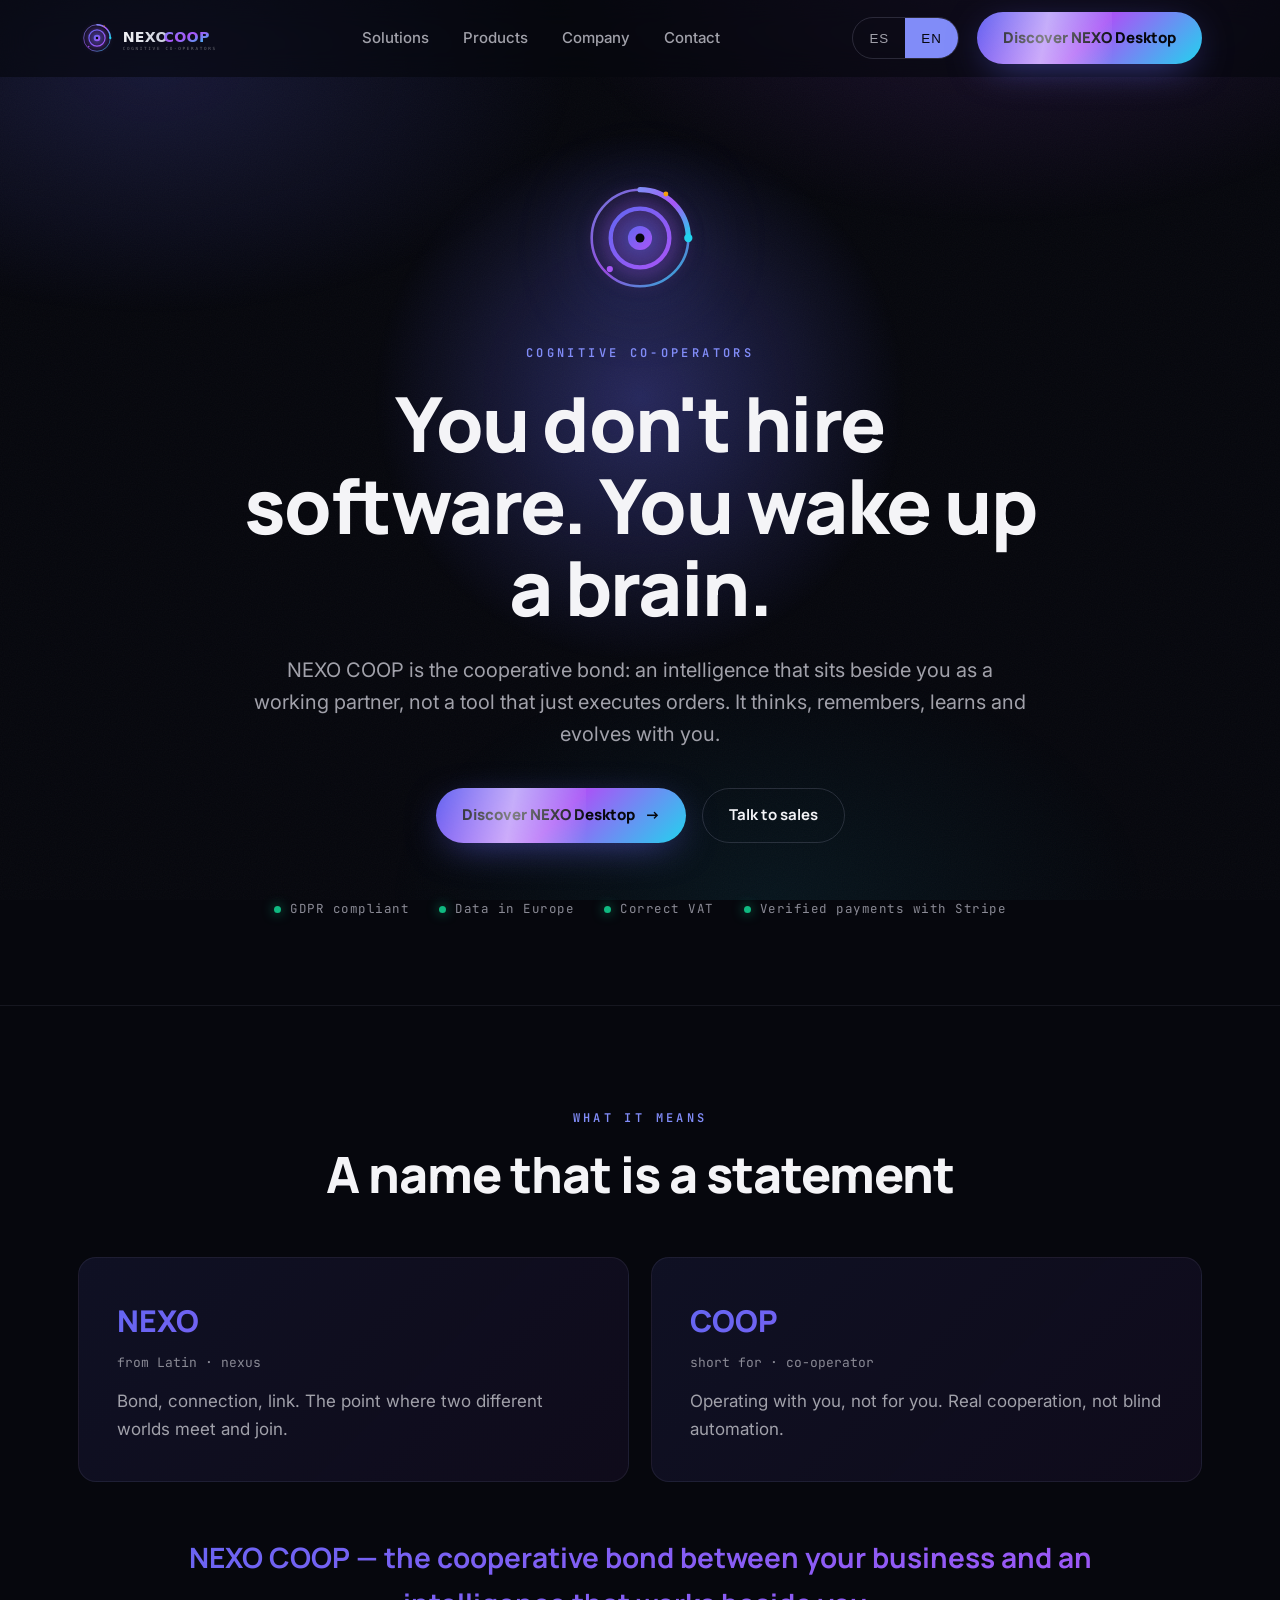
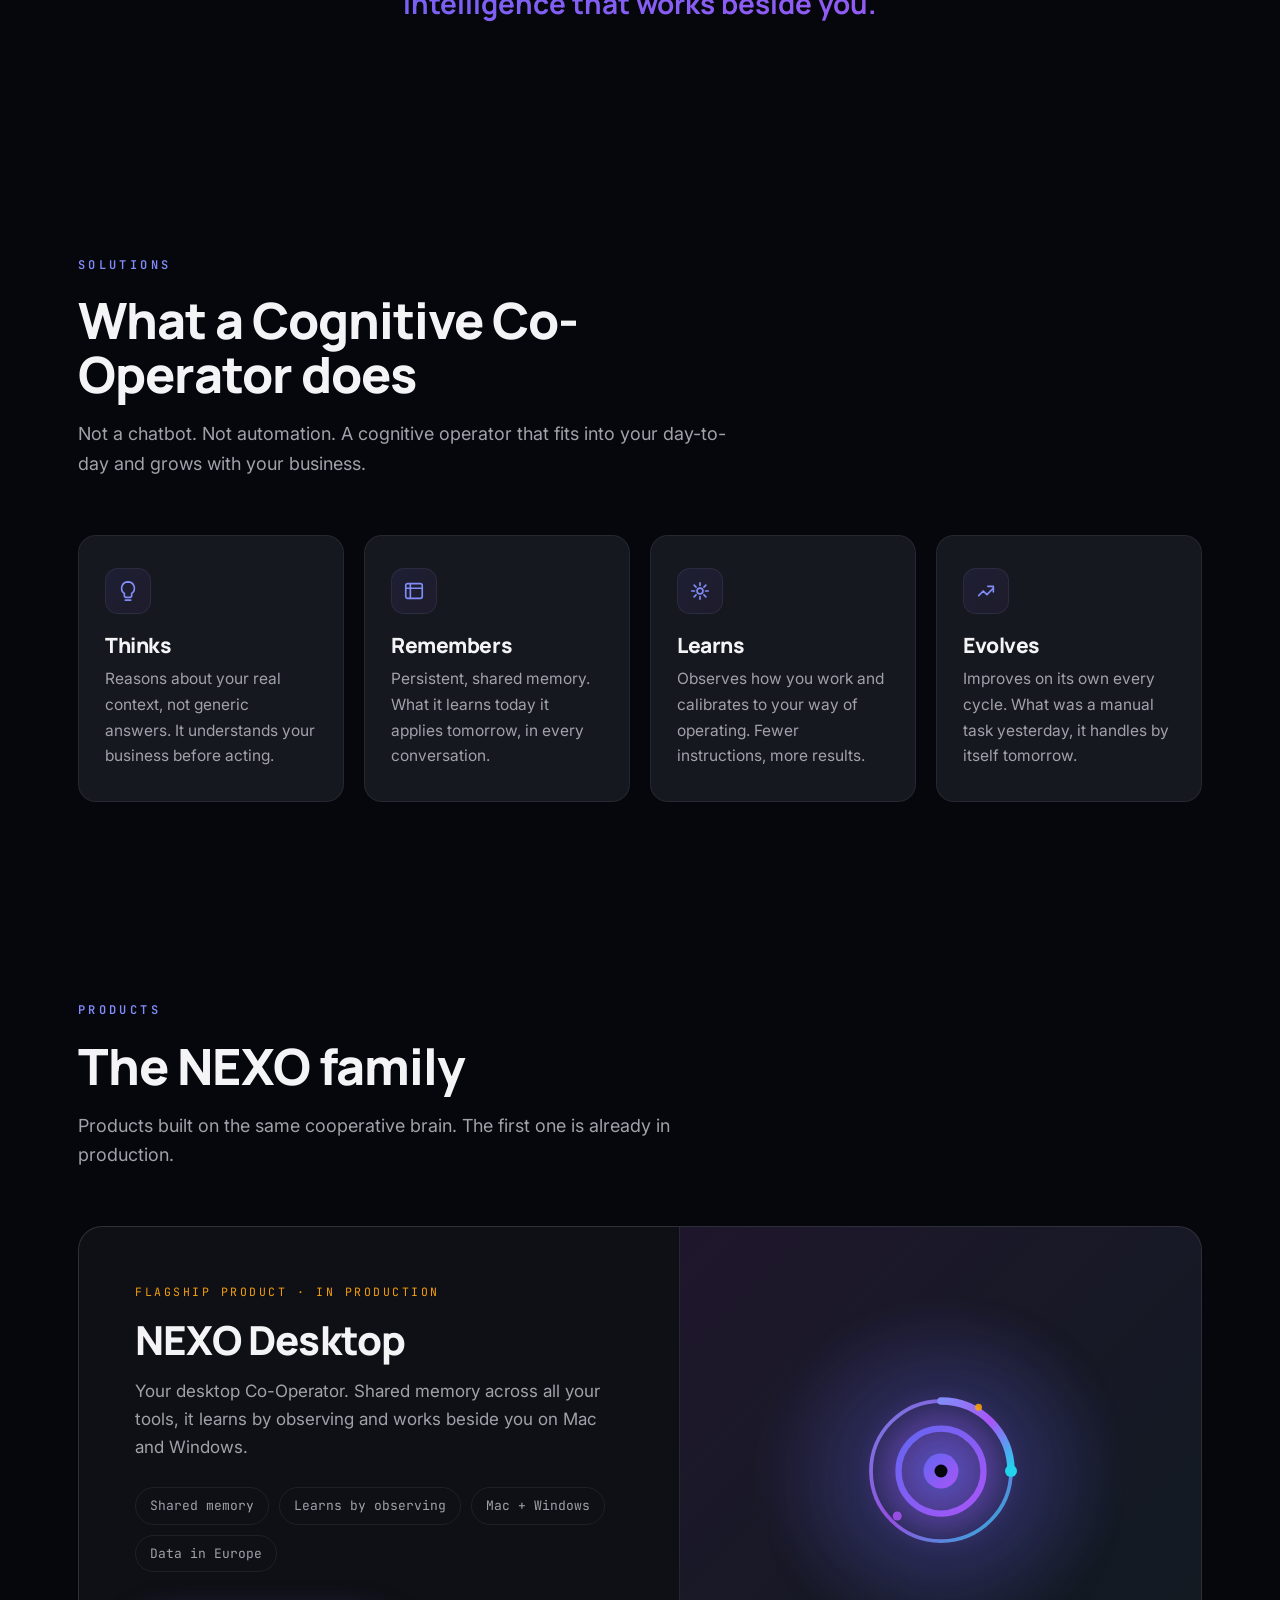
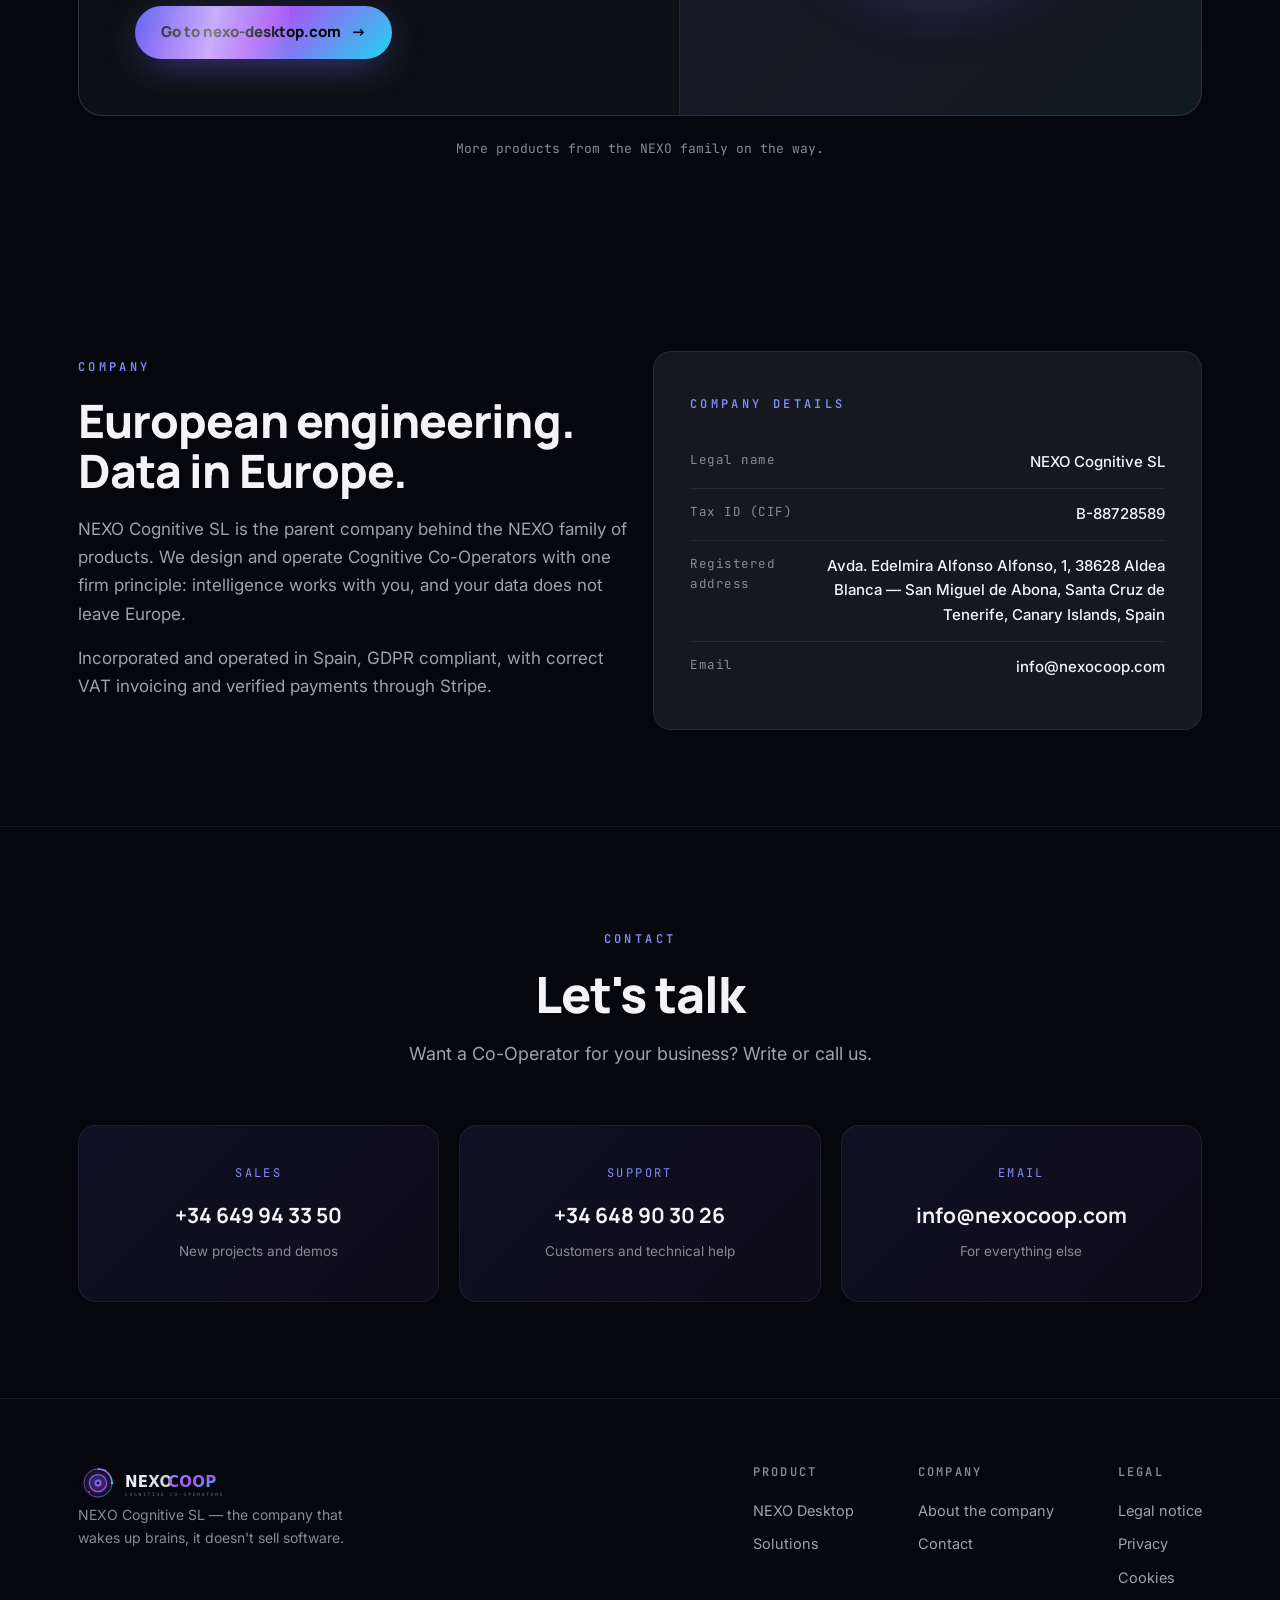
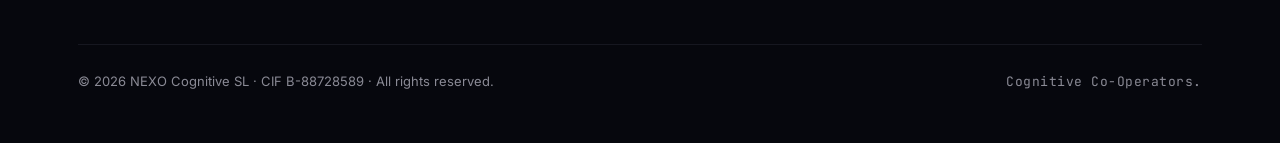
==== commit 5ec5f3a2: "Pasada UI + SEO: accesibilidad/profundidad + indexabilidad UI (frontend-design): foco visible accesi" ====
--- a/index.html
+++ b/index.html
@@ -6,6 +6,8 @@
 <title data-i18n="doc.title">NEXO COOP — Cognitive Co-Operators | NEXO Cognitive SL</title>
 <meta name="description" data-i18n="doc.desc" content="NEXO Cognitive SL — la empresa que crea Cognitive Co-Operators: inteligencia que se sienta a tu lado, piensa, recuerda, aprende y evoluciona contigo.">
 <meta name="theme-color" content="#06070D">
+<meta name="color-scheme" content="dark">
+<meta name="referrer" content="strict-origin-when-cross-origin">
 <link rel="canonical" href="https://nexocoop.com/">
 <link rel="alternate" hreflang="es" href="https://nexocoop.com/?lang=es">
 <link rel="alternate" hreflang="en" href="https://nexocoop.com/?lang=en">
@@ -32,25 +34,53 @@
 <script type="application/ld+json">
 {
   "@context": "https://schema.org",
-  "@type": "Organization",
-  "name": "NEXO Cognitive SL",
-  "alternateName": "NEXO COOP",
-  "url": "https://nexocoop.com",
-  "logo": "https://nexocoop.com/assets/logos/logo-hero.png",
-  "email": "info@nexocoop.com",
-  "slogan": "Cognitive Co-Operators.",
-  "taxID": "B-88728589",
-  "address": {
-    "@type": "PostalAddress",
-    "streetAddress": "Avda. Edelmira Alfonso Alfonso, 1",
-    "addressLocality": "San Miguel de Abona",
-    "postalCode": "38628",
-    "addressRegion": "Santa Cruz de Tenerife",
-    "addressCountry": "ES"
-  },
-  "contactPoint": [
-    { "@type": "ContactPoint", "telephone": "+34649943350", "contactType": "sales" },
-    { "@type": "ContactPoint", "telephone": "+34648903026", "contactType": "customer support" }
+  "@graph": [
+    {
+      "@type": "Organization",
+      "@id": "https://nexocoop.com/#org",
+      "name": "NEXO Cognitive SL",
+      "alternateName": "NEXO COOP",
+      "url": "https://nexocoop.com",
+      "logo": "https://nexocoop.com/assets/logos/logo-hero.png",
+      "image": "https://nexocoop.com/assets/logos/logo-hero.png",
+      "email": "info@nexocoop.com",
+      "slogan": "Cognitive Co-Operators.",
+      "description": "NEXO Cognitive SL crea Cognitive Co-Operators: inteligencia que piensa, recuerda, aprende y evoluciona contigo. Ingeniería europea, datos en Europa.",
+      "taxID": "B-88728589",
+      "vatID": "ESB88728589",
+      "foundingLocation": "Santa Cruz de Tenerife, España",
+      "areaServed": "ES",
+      "knowsLanguage": ["es", "en"],
+      "sameAs": ["https://nexo-desktop.com"],
+      "address": {
+        "@type": "PostalAddress",
+        "streetAddress": "Avda. Edelmira Alfonso Alfonso, 1",
+        "addressLocality": "San Miguel de Abona",
+        "postalCode": "38628",
+        "addressRegion": "Santa Cruz de Tenerife",
+        "addressCountry": "ES"
+      },
+      "contactPoint": [
+        { "@type": "ContactPoint", "telephone": "+34649943350", "contactType": "sales", "availableLanguage": ["es", "en"] },
+        { "@type": "ContactPoint", "telephone": "+34648903026", "contactType": "customer support", "availableLanguage": ["es", "en"] }
+      ]
+    },
+    {
+      "@type": "WebSite",
+      "@id": "https://nexocoop.com/#website",
+      "url": "https://nexocoop.com",
+      "name": "NEXO COOP",
+      "inLanguage": ["es", "en"],
+      "publisher": { "@id": "https://nexocoop.com/#org" }
+    },
+    {
+      "@type": "SoftwareApplication",
+      "name": "NEXO Desktop",
+      "applicationCategory": "BusinessApplication",
+      "operatingSystem": "macOS, Windows",
+      "url": "https://nexo-desktop.com",
+      "publisher": { "@id": "https://nexocoop.com/#org" }
+    }
   ]
 }
 </script>
--- a/assets/styles.css
+++ b/assets/styles.css
@@ -36,7 +36,33 @@
   --maxw: 1180px;
   --radius: 18px;
   --ease: cubic-bezier(.22,.61,.36,1);
-}
+
+  color-scheme: dark;
+}
+
+/* Ink-muted +luminancia para cumplir contraste AA en texto pequeño
+   (sobre #06070D el antiguo #6E6E76 quedaba ~4.0:1). Marca preservada. */
+:root { --ink-muted: #8A8A95; }
+
+::selection { background: rgba(129,140,248,.35); color: #fff; }
+
+/* Foco visible accesible — nunca outline:none sin reemplazo */
+:focus-visible {
+  outline: 2px solid var(--indigo-glow);
+  outline-offset: 3px;
+  border-radius: 6px;
+}
+a:focus-visible, .btn:focus-visible {
+  outline: 2px solid var(--indigo-glow);
+  outline-offset: 4px;
+}
+
+/* Scrollbar acorde a la marca */
+* { scrollbar-width: thin; scrollbar-color: #2A2D3C var(--abyss); }
+::-webkit-scrollbar { width: 11px; height: 11px; }
+::-webkit-scrollbar-track { background: var(--abyss); }
+::-webkit-scrollbar-thumb { background: #2A2D3C; border-radius: 8px; border: 3px solid var(--abyss); }
+::-webkit-scrollbar-thumb:hover { background: #3A3E52; }
 
 * { box-sizing: border-box; margin: 0; padding: 0; }
 
@@ -68,6 +94,17 @@
     radial-gradient(55vw 45vh at 12% 8%, rgba(99,102,241,.18), transparent 60%),
     radial-gradient(50vw 45vh at 60% 100%, rgba(34,211,238,.07), transparent 60%);
   pointer-events: none;
+}
+
+/* Grano sutil: profundidad atmosférica, sin fondos planos */
+body::after {
+  content: "";
+  position: fixed;
+  inset: 0;
+  z-index: -1;
+  opacity: .035;
+  pointer-events: none;
+  background-image: url("data:image/svg+xml,%3Csvg xmlns='http://www.w3.org/2000/svg' width='140' height='140'%3E%3Cfilter id='n'%3E%3CfeTurbulence type='fractalNoise' baseFrequency='0.85' numOctaves='2' stitchTiles='stitch'/%3E%3C/filter%3E%3Crect width='140' height='140' filter='url(%23n)'/%3E%3C/svg%3E");
 }
 
 a { color: inherit; text-decoration: none; }
@@ -174,9 +211,10 @@
 }
 .lang-toggle button {
   background: transparent;
-  color: var(--ink-muted);
+  color: var(--ink-soft);
   border: none;
-  padding: 7px 13px;
+  min-height: 40px;
+  padding: 9px 16px;
   cursor: pointer;
   letter-spacing: .08em;
   transition: color .2s, background .2s;
@@ -190,7 +228,9 @@
   border: none;
   color: var(--ink);
   cursor: pointer;
-  padding: 6px;
+  width: 44px; height: 44px;
+  align-items: center;
+  justify-content: center;
 }
 
 /* ---------------- Hero ---------------- */
@@ -499,15 +539,16 @@
 .btn-primary::after {
   content: "";
   position: absolute;
-  top: 0; left: -120%;
+  top: 0; left: 0;
   width: 60%; height: 100%;
   background: linear-gradient(100deg, transparent, rgba(255,255,255,.5), transparent);
-  transform: skewX(-18deg);
+  will-change: transform;
   animation: btnShimmer 5.5s ease-in-out infinite;
 }
+/* Solo transform (GPU): sin layout thrash */
 @keyframes btnShimmer {
-  0%, 62%  { left: -120%; }
-  82%,100% { left: 140%; }
+  0%, 62%  { transform: translateX(-220%) skewX(-18deg); }
+  82%,100% { transform: translateX(380%)  skewX(-18deg); }
 }
 
 /* Micro-interacciones */
@@ -542,7 +583,7 @@
     padding: 8px 0;
   }
   .nav-links.open a { padding: 16px 28px; width: 100%; }
-  .nav-burger { display: block; }
+  .nav-burger { display: flex; }
   section { padding: 72px 0; }
   .meaning-grid { grid-template-columns: 1fr; }
   .pillars { grid-template-columns: 1fr; }
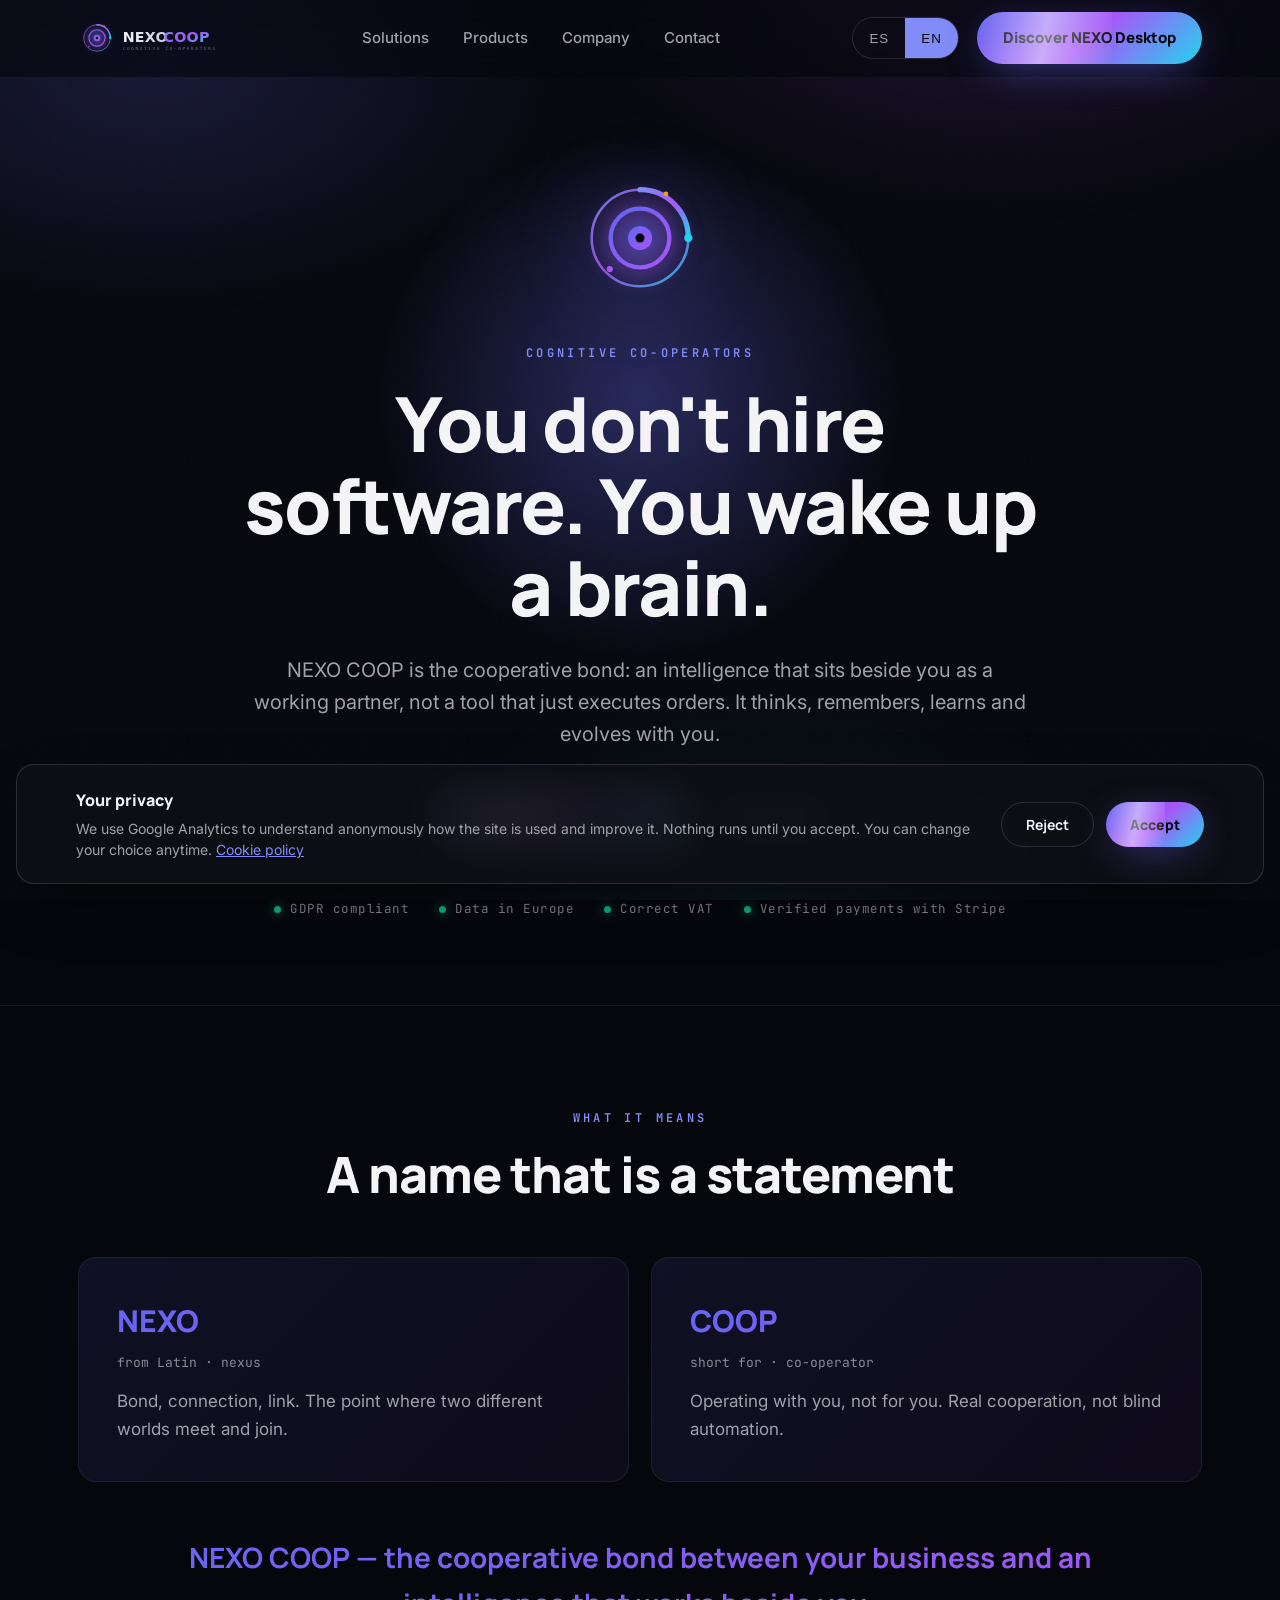
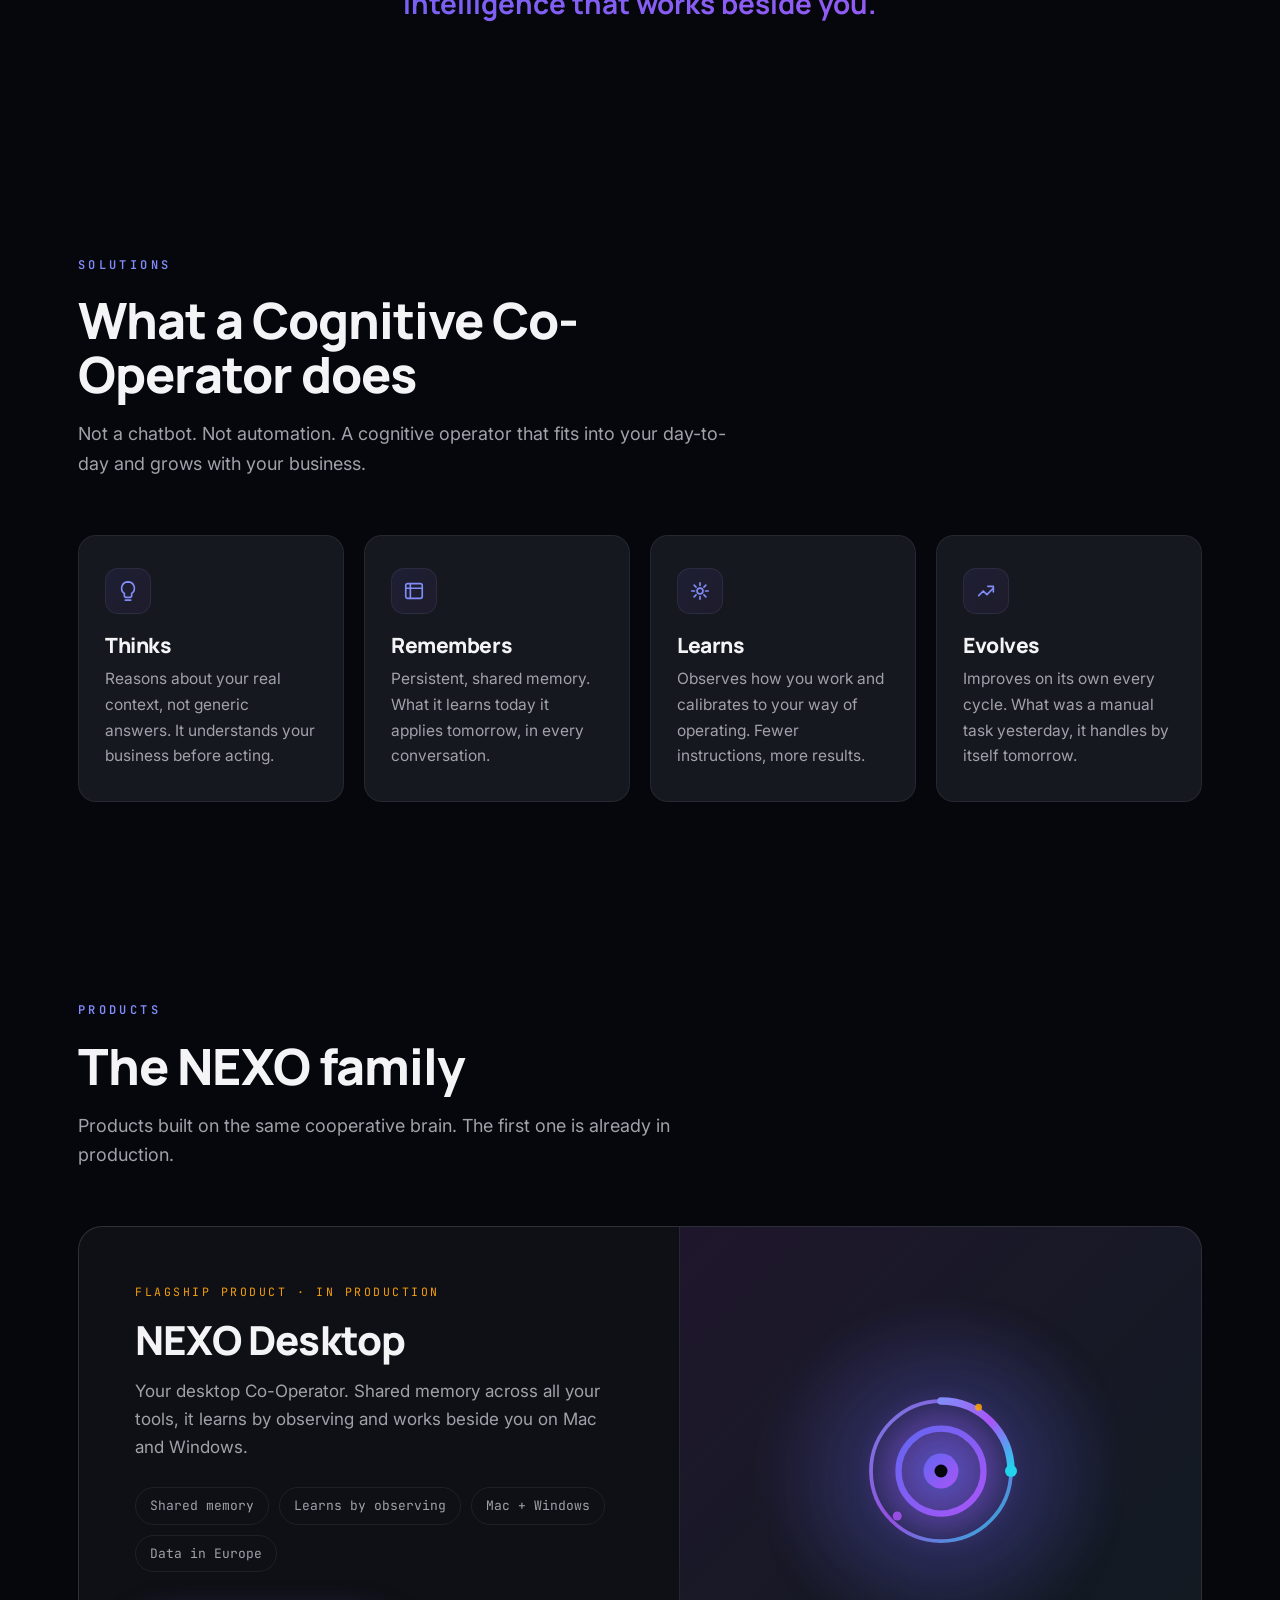
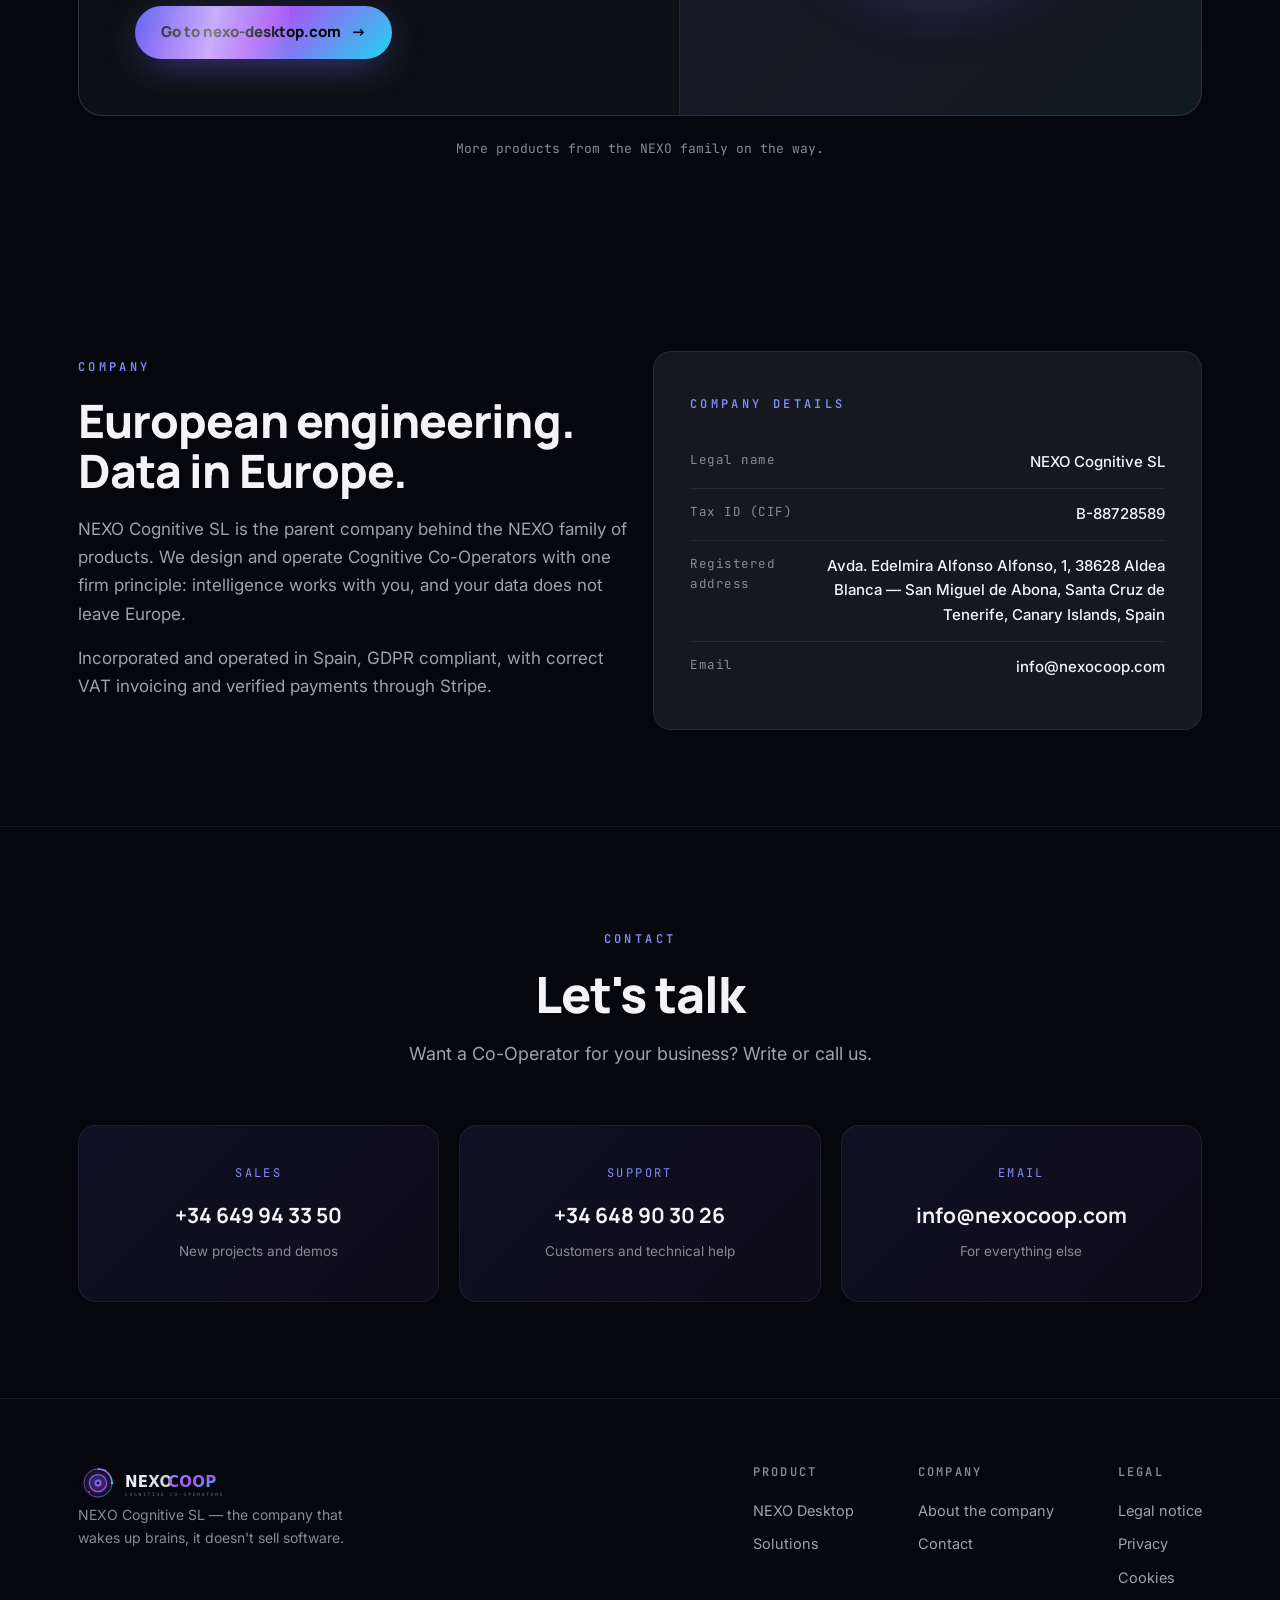
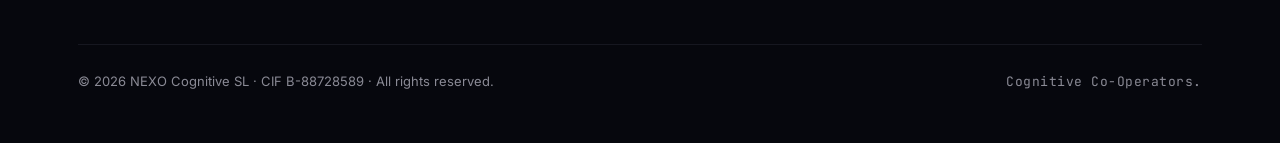
==== commit 8b60e6e0: "GA4 conforme a RGPD: consentimiento + Consent Mode v2 - assets/consent.js: Consent Mode v2 (default " ====
--- a/index.html
+++ b/index.html
@@ -335,6 +335,7 @@
 </footer>
 
 <script src="assets/i18n.js"></script>
+<script src="assets/consent.js" data-ga="G-XXXXXXXXXX"></script>
 <script>
   // Nav scroll state
   var nav = document.getElementById('nav');
--- a/assets/styles.css
+++ b/assets/styles.css
@@ -560,6 +560,50 @@
 .product-card:hover .product-visual img { transform: scale(1.06) rotate(2deg); }
 .meaning-card, .contact-card, .pillar { transition: transform .3s var(--ease), border-color .3s var(--ease), box-shadow .3s var(--ease); }
 .meaning-card:hover { transform: translateY(-4px); box-shadow: 0 18px 50px -24px rgba(99,102,241,.55); }
+
+/* ---------------- Cookie consent banner ---------------- */
+.cc-banner {
+  position: fixed;
+  left: 16px; right: 16px; bottom: 16px;
+  z-index: 80;
+  background: rgba(15,16,21,.92);
+  backdrop-filter: blur(16px);
+  -webkit-backdrop-filter: blur(16px);
+  border: 1px solid var(--line-strong);
+  border-radius: 18px;
+  box-shadow: 0 24px 70px -28px rgba(0,0,0,.9);
+  opacity: 0;
+  transform: translateY(20px);
+  transition: opacity .35s var(--ease), transform .35s var(--ease);
+}
+.cc-banner.cc-in { opacity: 1; transform: none; }
+.cc-inner {
+  max-width: var(--maxw);
+  margin: 0 auto;
+  padding: 22px 26px;
+  display: flex;
+  align-items: center;
+  gap: 26px;
+}
+.cc-text strong {
+  font-family: 'Manrope', sans-serif;
+  font-weight: 800;
+  font-size: 16px;
+  display: block;
+  margin-bottom: 4px;
+}
+.cc-text p { color: var(--ink-soft); font-size: 14px; line-height: 1.55; margin: 0; }
+.cc-text a { color: var(--indigo-glow); text-decoration: underline; }
+.cc-actions { display: flex; gap: 12px; flex-shrink: 0; }
+.cc-actions .btn { padding: 12px 24px; font-size: 14px; }
+.cc-reject { background: transparent; }
+
+@media (max-width: 720px) {
+  .cc-banner { left: 10px; right: 10px; bottom: 10px; }
+  .cc-inner { flex-direction: column; align-items: stretch; gap: 16px; padding: 20px; }
+  .cc-actions { flex-direction: column-reverse; }
+  .cc-actions .btn { width: 100%; justify-content: center; }
+}
 
 /* ---------------- Responsive ---------------- */
 @media (max-width: 940px) {
